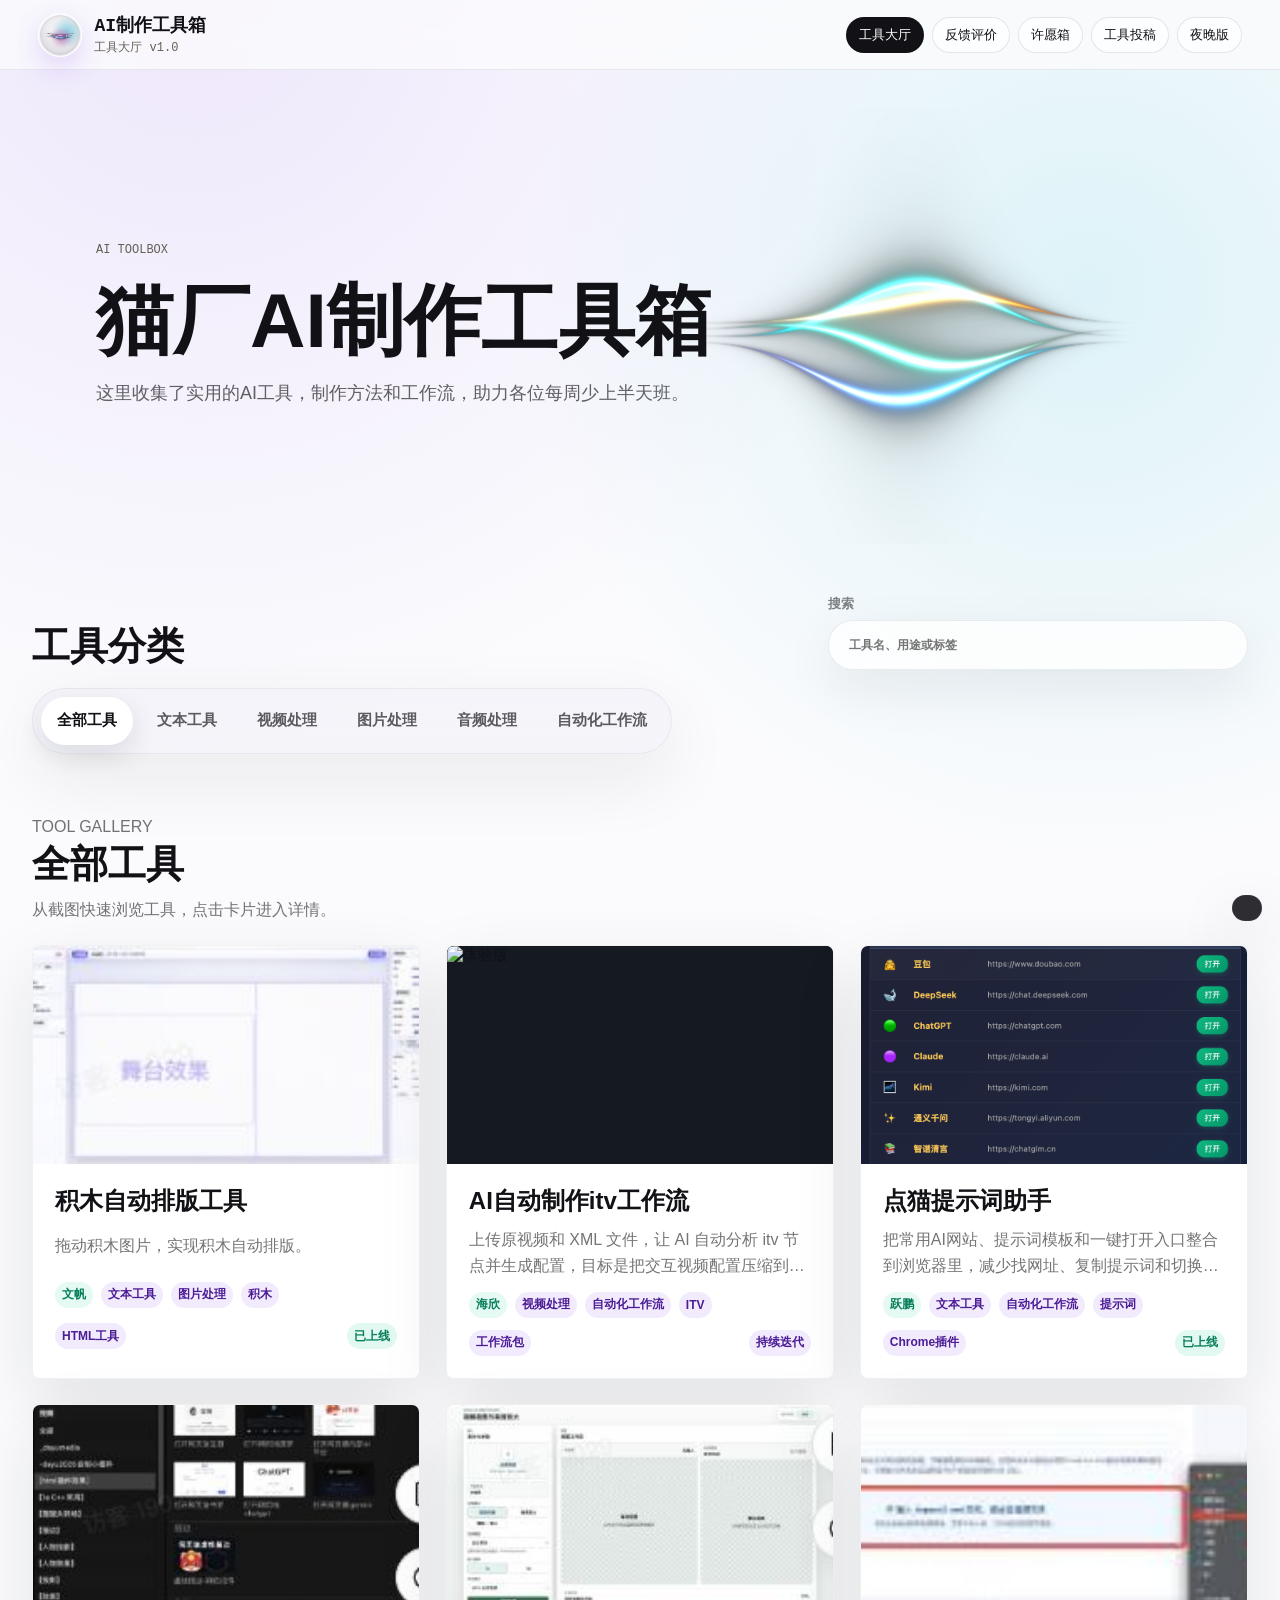
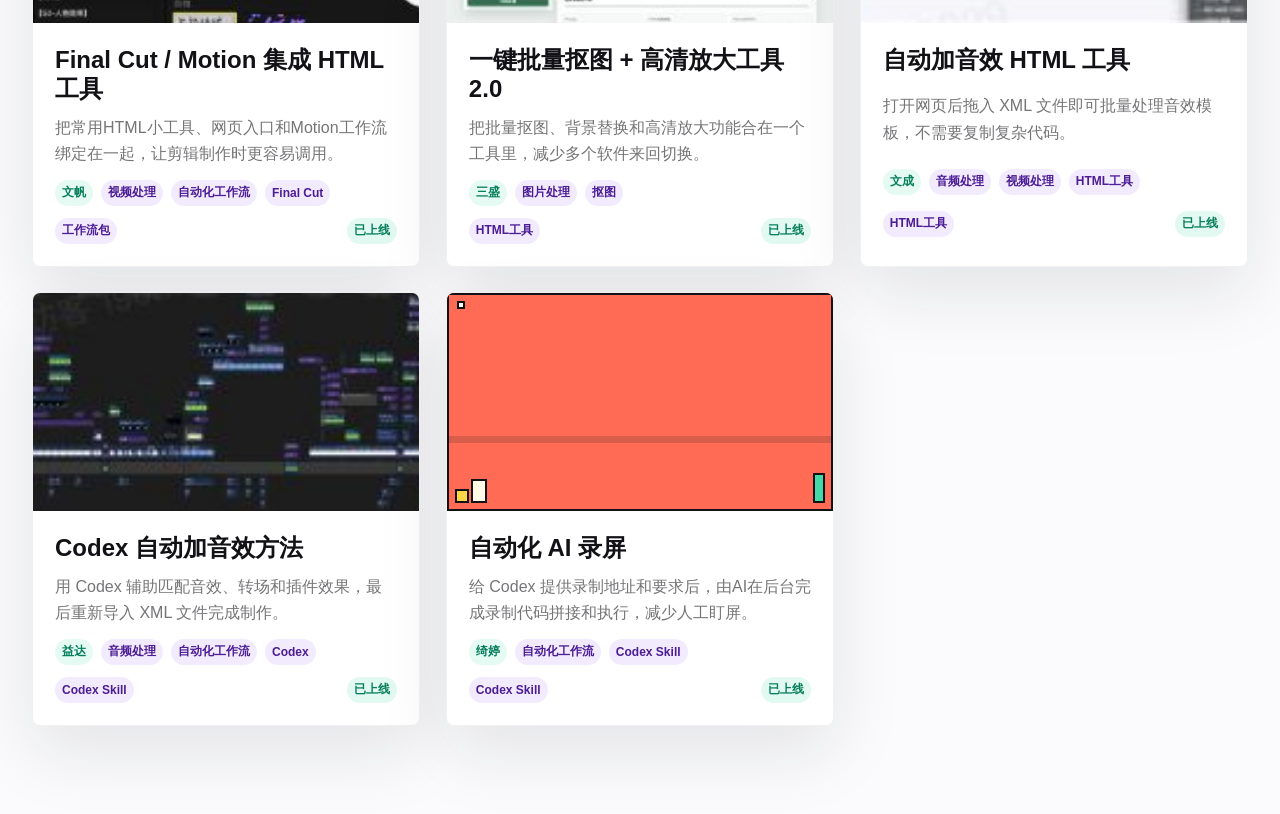
==== index.html @ 5c791ec9 "Unify tool document media layout" ====
<!doctype html>
<html lang="zh-CN" data-theme="day">
  <head>
    <meta charset="utf-8">
    <meta name="viewport" content="width=device-width, initial-scale=1">
    <title>AI制作工具箱</title>
    <meta
      name="description"
      content="面向AI内容制作流程的工具箱网站，集成HTML工具、Chrome插件、Codex Skill、制作方法、评论反馈和许愿箱。"
    >
    <link
      rel="icon"
      href="data:image/svg+xml,%3Csvg xmlns='http://www.w3.org/2000/svg' viewBox='0 0 32 32'%3E%3Crect width='32' height='32' fill='%23121216'/%3E%3Crect x='4' y='4' width='10' height='10' fill='%2344d7a8'/%3E%3Crect x='18' y='4' width='10' height='10' fill='%23ffd447'/%3E%3Crect x='4' y='18' width='10' height='10' fill='%2337b9ff'/%3E%3Crect x='18' y='18' width='10' height='10' fill='%23ff6b55'/%3E%3C/svg%3E"
    >
    <link rel="stylesheet" href="./assets/styles.css?v=20260617a">
  </head>
  <body>
    <canvas class="space-canvas" id="space-canvas" aria-hidden="true"></canvas>
    <header class="topbar">
      <a class="brand" href="#/">
        <span class="brand-mark" aria-hidden="true">
          <canvas class="brand-logo-canvas" id="brand-logo-canvas"></canvas>
        </span>
        <span>
          <strong>AI制作工具箱</strong>
          <small>工具大厅 v1.0</small>
        </span>
      </a>
      <nav class="topnav" aria-label="主导航">
        <a href="#/" class="nav-link" data-route="home">工具大厅</a>
        <a href="#/feedback" class="nav-link" data-route="feedback">反馈评价</a>
        <a href="#/wishbox" class="nav-link" data-route="wishbox">许愿箱</a>
        <a href="#/submit" class="nav-link" data-route="submit">工具投稿</a>
        <button class="nav-link nav-button theme-toggle" type="button" id="theme-toggle" aria-label="切换白天夜晚风格">夜晚版</button>
      </nav>
    </header>

    <main id="app" class="app-shell" tabindex="-1"></main>

    <div class="toast" id="toast" role="status" aria-live="polite"></div>

    <script src="./assets/supabase-config.js?v=20260615b" defer></script>
    <script src="./assets/app.js?v=20260617a" defer></script>
  </body>
</html>
---- assets/styles.css ----
:root {
  --ink: #121216;
  --panel: #f8f1d7;
  --paper: #fff9e7;
  --line: #121216;
  --page-bg: #fbfbfd;
  --grid-line: rgba(18, 18, 22, 0.06);
  --image-bg: #151922;
  --mint: #44d7a8;
  --aqua: #37b9ff;
  --sun: #ffd447;
  --coral: #ff6b55;
  --violet: #8f6cff;
  --muted: #655f55;
  --shadow: 3px 3px 0 var(--line);
  --shadow-small: 2px 2px 0 var(--line);
  --radius: 6px;
}

html[data-theme="night"] {
  --ink: #edf5ee;
  --panel: #0d1117;
  --paper: #101722;
  --line: rgba(83, 255, 185, 0.58);
  --page-bg: #05070d;
  --grid-line: rgba(83, 255, 185, 0.08);
  --image-bg: #06080e;
  --mint: #00f0a8;
  --aqua: #51e7ff;
  --sun: #e7ff7a;
  --coral: #ff5f8f;
  --violet: #ad8cff;
  --muted: #9ba9a9;
  --shadow: 0 0 0 1px rgba(83, 255, 185, 0.14);
  --shadow-small: 0 0 0 1px rgba(83, 255, 185, 0.12);
}

* {
  box-sizing: border-box;
}

html {
  min-height: 100%;
  background: var(--page-bg);
}

body {
  position: relative;
  min-height: 100%;
  margin: 0;
  color: var(--ink);
  font-family: ui-monospace, SFMono-Regular, Menlo, Monaco, Consolas, "Liberation Mono", "Noto Sans SC", monospace;
  font-size: 15px;
  letter-spacing: 0;
}

body::before {
  content: none;
}

html[data-theme="night"] body::before {
  opacity: 0;
}

.space-canvas {
  position: fixed;
  inset: 0;
  z-index: 0;
  width: 100vw;
  height: 100vh;
  opacity: 0;
  pointer-events: none;
  transition: opacity 260ms ease;
}

html[data-theme="night"] .space-canvas {
  opacity: 1;
}

.topbar,
.app-shell,
.toast {
  position: relative;
  z-index: 1;
}

body.home-page {
  background:
    radial-gradient(circle at 15% 0%, rgba(124, 58, 237, 0.10), transparent 28%),
    radial-gradient(circle at 85% 12%, rgba(6, 182, 212, 0.12), transparent 24%),
    #fbfbfd;
}

html[data-theme="night"] body.home-page {
  background: transparent;
}

html[data-theme="night"] body.home-page .topbar {
  border-bottom-color: rgba(83, 255, 185, 0.14);
  background: rgba(5, 7, 13, 0.74);
}

html[data-theme="night"] body.home-page .nav-link {
  border-color: rgba(83, 255, 185, 0.18);
  background: rgba(255, 255, 255, 0.04);
  color: rgba(237, 245, 238, 0.82);
}

html[data-theme="night"] body.home-page .nav-link.is-active {
  background: rgba(0, 240, 168, 0.18);
  color: var(--mint);
}

body.home-page .topbar {
  border-bottom: 1px solid rgba(18, 18, 22, 0.08);
  background: rgba(251, 251, 253, 0.78);
  backdrop-filter: blur(18px);
}

body.home-page .nav-link {
  min-width: auto;
  border-color: rgba(18, 18, 22, 0.10);
  border-radius: 999px;
  background: rgba(255, 255, 255, 0.70);
  box-shadow: none;
}

body.home-page .nav-link.is-active {
  background: #121216;
  color: #fff;
}

button,
input,
textarea,
select {
  font: inherit;
  letter-spacing: 0;
}

a {
  color: inherit;
}

.topbar {
  position: sticky;
  top: 0;
  z-index: 20;
  display: flex;
  align-items: center;
  justify-content: space-between;
  gap: 18px;
  min-height: 70px;
  padding: 12px clamp(18px, 3vw, 46px);
  border-bottom: 1px solid rgba(18, 18, 22, 0.08);
  background: rgba(251, 251, 253, 0.78);
  backdrop-filter: blur(18px);
}

.brand {
  display: inline-flex;
  align-items: center;
  min-width: 0;
  gap: 12px;
  text-decoration: none;
}

.brand-mark {
  position: relative;
  width: 44px;
  height: 44px;
  flex: 0 0 auto;
  border: 1px solid rgba(255, 255, 255, 0.72);
  border-radius: 999px;
  background:
    radial-gradient(circle at 54% 56%, rgba(236, 72, 185, 0.46), transparent 34%),
    radial-gradient(circle at 68% 42%, rgba(6, 182, 212, 0.44), transparent 42%),
    rgba(255, 255, 255, 0.18);
  box-shadow:
    inset 0 1px 8px rgba(255, 255, 255, 0.52),
    inset 0 -8px 18px rgba(10, 13, 24, 0.10),
    0 10px 28px rgba(124, 58, 237, 0.20);
  overflow: hidden;
}

.brand-mark::before {
  content: none;
}

.brand-logo-canvas {
  position: absolute;
  inset: 0;
  display: block;
  width: 100%;
  height: 100%;
  border-radius: inherit;
}

html[data-theme="night"] .brand-mark {
  border-color: rgba(83, 255, 185, 0.22);
  background:
    radial-gradient(circle at 56% 56%, rgba(236, 72, 185, 0.42), transparent 34%),
    radial-gradient(circle at 68% 42%, rgba(6, 182, 212, 0.44), transparent 42%),
    rgba(255, 255, 255, 0.055);
  box-shadow:
    inset 0 1px 8px rgba(255, 255, 255, 0.28),
    inset 0 -8px 18px rgba(0, 0, 0, 0.28),
    0 0 28px rgba(0, 240, 168, 0.16);
}

html[data-theme="night"] .topbar {
  border-bottom-color: rgba(83, 255, 185, 0.14);
  background: rgba(5, 7, 13, 0.74);
}

html[data-theme="night"] .nav-link {
  border-color: rgba(83, 255, 185, 0.18);
  background: rgba(255, 255, 255, 0.04);
  color: rgba(237, 245, 238, 0.82);
}

html[data-theme="night"] .nav-link.is-active {
  background: rgba(0, 240, 168, 0.18);
  color: var(--mint);
}

.brand strong,
.brand small {
  display: block;
  overflow-wrap: anywhere;
}

.brand strong {
  font-size: 18px;
}

.brand small {
  margin-top: 2px;
  color: var(--muted);
  font-size: 12px;
}

.topnav {
  display: flex;
  align-items: center;
  justify-content: flex-end;
  flex-wrap: wrap;
  gap: 8px;
}

.nav-link,
.pixel-button,
.icon-button,
.chip-button,
.copy-button {
  display: inline-flex;
  align-items: center;
  justify-content: center;
  min-height: 36px;
  border: 1px solid rgba(18, 18, 22, 0.10);
  border-radius: 999px;
  background: rgba(255, 255, 255, 0.70);
  color: var(--ink);
  text-decoration: none;
  cursor: pointer;
  box-shadow: none;
  transition: transform 120ms ease, box-shadow 120ms ease, background 120ms ease;
  user-select: none;
}

.nav-link {
  min-width: auto;
  padding: 8px 12px;
  font-size: 13px;
}

.nav-button {
  appearance: none;
}

.nav-link:hover,
.pixel-button:hover,
.icon-button:hover,
.chip-button:hover,
.copy-button:hover,
.like-button:hover,
.tool-praise-button:hover,
.tool-card:hover {
  transform: translate(-1px, -1px);
  box-shadow: 0 12px 30px rgba(22, 26, 39, 0.10);
}

.nav-link.is-active,
.pixel-button.primary,
.chip-button.is-active {
  background: #121216;
  color: #fff;
}

.app-shell {
  width: min(1760px, calc(100% - clamp(28px, 5vw, 92px)));
  margin: 0 auto;
  padding: clamp(24px, 3vw, 42px) 0 64px;
}

.screen {
  display: grid;
  gap: 28px;
}

.gallery-home {
  gap: 30px;
}

body.home-page .gallery-home {
  gap: clamp(32px, 4vw, 72px);
}

.gallery-hero {
  display: block;
  min-height: clamp(260px, 28vw, 420px);
  padding: clamp(38px, 6vw, 86px);
  border: 2px solid var(--line);
  background:
    radial-gradient(circle at 12% 18%, rgba(68, 215, 168, 0.16), transparent 30%),
    radial-gradient(circle at 88% 22%, rgba(255, 212, 71, 0.14), transparent 28%),
    var(--paper);
  box-shadow: var(--shadow);
}

body.home-page .gallery-hero {
  position: relative;
  display: grid;
  align-items: center;
  min-height: clamp(360px, 34vw, 540px);
  padding: clamp(38px, 6vw, 90px) clamp(24px, 5vw, 92px);
  border: 0;
  border-radius: 0;
  background: transparent;
  box-shadow: none;
  overflow: hidden;
}

.strands-canvas {
  position: absolute;
  inset: 0;
  width: 100%;
  height: 100%;
  opacity: 0.98;
  pointer-events: auto;
  filter: saturate(1.38) brightness(1.18);
}

html[data-theme="night"] .strands-canvas {
  opacity: 1;
  filter: saturate(1.38);
}

.gallery-hero__copy {
  display: grid;
  gap: 12px;
}

.gallery-hero__copy h1 {
  max-width: 980px;
  margin: 0;
  font-size: clamp(44px, 6.4vw, 96px);
  line-height: 1.02;
  overflow-wrap: anywhere;
}

body.home-page .gallery-hero__copy {
  position: relative;
  z-index: 1;
  max-width: min(1500px, 100%);
  gap: 20px;
}

body.home-page .gallery-hero__copy h1 {
  max-width: 1500px;
  font-family: ui-sans-serif, -apple-system, BlinkMacSystemFont, "SF Pro Display", "PingFang SC", "Noto Sans SC", sans-serif;
  font-size: clamp(58px, 6vw, 118px);
  font-weight: 800;
  line-height: 0.98;
  white-space: nowrap;
  letter-spacing: 0;
}

body.home-page .gallery-hero__copy p:last-child {
  max-width: 720px;
  color: rgba(18, 18, 22, 0.66);
  font-family: ui-sans-serif, -apple-system, BlinkMacSystemFont, "SF Pro Text", "PingFang SC", "Noto Sans SC", sans-serif;
  font-size: clamp(18px, 1.3vw, 24px);
  line-height: 1.7;
}

html[data-theme="night"] body.home-page .gallery-hero__copy p:last-child,
html[data-theme="night"] body.home-page .home-results__head p,
html[data-theme="night"] body.home-page .tool-card p {
  color: rgba(237, 245, 238, 0.58);
}

.gallery-hero__copy p:last-child {
  max-width: 760px;
  margin: 0;
  color: var(--muted);
  font-size: clamp(16px, 1.2vw, 22px);
  line-height: 1.8;
}

.gallery-actions {
  display: flex;
  align-items: center;
  justify-content: flex-end;
  flex-wrap: wrap;
  gap: 10px;
}

.home-discovery,
.home-results {
  border: 2px solid var(--line);
  background: var(--panel);
  box-shadow: var(--shadow-small);
}

body.home-page .home-discovery,
body.home-page .home-results {
  border: 0;
  background: transparent;
  box-shadow: none;
}

.home-discovery {
  display: grid;
  gap: 24px;
  padding: clamp(22px, 3vw, 34px);
}

body.home-page .home-discovery {
  gap: 18px;
  padding: 0;
}

.home-discovery__head,
.home-results__head {
  display: grid;
  grid-template-columns: minmax(0, 1fr) minmax(280px, 420px);
  align-items: flex-start;
  justify-content: space-between;
  gap: 28px;
}

.home-discovery__head h2,
.home-results__head h2 {
  margin: 0;
  font-size: clamp(22px, 3vw, 32px);
  line-height: 1.25;
}

.gallery-search {
  display: grid;
  gap: 7px;
  color: var(--muted);
  font-size: 12px;
  font-weight: 700;
}

body.home-page .home-discovery__head {
  align-items: end;
}

body.home-page .home-discovery__head h2,
body.home-page .home-results__head h2 {
  font-family: ui-sans-serif, -apple-system, BlinkMacSystemFont, "SF Pro Display", "PingFang SC", "Noto Sans SC", sans-serif;
  font-size: clamp(30px, 3vw, 48px);
  font-weight: 760;
}

body.home-page .gallery-search {
  justify-self: end;
  max-width: 420px;
  width: 100%;
  font-family: ui-sans-serif, -apple-system, BlinkMacSystemFont, "PingFang SC", "Noto Sans SC", sans-serif;
}

body.home-page .gallery-search span {
  color: rgba(18, 18, 22, 0.52);
  font-size: 13px;
}

body.home-page .search-input {
  min-height: 50px;
  border: 1px solid rgba(18, 18, 22, 0.08);
  border-radius: 999px;
  background: rgba(255, 255, 255, 0.76);
  box-shadow: 0 18px 52px rgba(22, 26, 39, 0.08);
  padding: 0 20px;
}

html[data-theme="night"] body.home-page .search-input {
  border-color: rgba(83, 255, 185, 0.16);
  background: rgba(255, 255, 255, 0.05);
  color: rgba(237, 245, 238, 0.92);
  box-shadow: 0 18px 52px rgba(0, 0, 0, 0.22);
}

html[data-theme="night"] body.home-page .gallery-search span {
  color: rgba(237, 245, 238, 0.74);
}

html[data-theme="night"] body.home-page .search-input::placeholder {
  color: rgba(237, 245, 238, 0.58);
}

.category-rail {
  display: flex;
  flex-wrap: wrap;
  gap: 12px;
}

body.home-page .category-rail {
  display: flex;
  align-items: center;
  gap: 8px;
  width: fit-content;
  max-width: 100%;
  padding: 8px;
  border: 1px solid rgba(18, 18, 22, 0.06);
  border-radius: 999px;
  background: rgba(242, 243, 249, 0.78);
  box-shadow: 0 24px 70px rgba(22, 26, 39, 0.08);
  backdrop-filter: blur(18px);
}

html[data-theme="night"] body.home-page .category-rail {
  border-color: rgba(83, 255, 185, 0.14);
  background: rgba(255, 255, 255, 0.05);
  box-shadow: 0 24px 70px rgba(0, 0, 0, 0.28);
}

body.home-page .category-rail .chip-button {
  min-height: 48px;
  border: 0;
  border-radius: 999px;
  background: transparent;
  box-shadow: none;
  color: rgba(18, 18, 22, 0.68);
  font-family: ui-sans-serif, -apple-system, BlinkMacSystemFont, "SF Pro Text", "PingFang SC", "Noto Sans SC", sans-serif;
  font-weight: 700;
}

html[data-theme="night"] body.home-page .category-rail .chip-button {
  color: rgba(237, 245, 238, 0.62);
}

body.home-page .category-rail .chip-button.is-active {
  background: #fff;
  color: var(--ink);
  box-shadow: 0 10px 28px rgba(22, 26, 39, 0.12);
}

html[data-theme="night"] body.home-page .category-rail .chip-button.is-active {
  background: rgba(0, 240, 168, 0.16);
  color: var(--mint);
  box-shadow: 0 10px 30px rgba(0, 240, 168, 0.10);
}

.category-rail .chip-button {
  width: auto;
  justify-content: center;
  min-height: 46px;
  padding: 10px 16px;
  background: var(--paper);
}

.home-results {
  padding: clamp(22px, 3vw, 34px);
}

body.home-page .home-results {
  padding: 0 0 24px;
}

body.home-page .home-results__head {
  grid-template-columns: minmax(0, 1fr);
  margin-bottom: 22px;
}

body.home-page .home-results__head p {
  max-width: 720px;
  color: rgba(18, 18, 22, 0.58);
  font-family: ui-sans-serif, -apple-system, BlinkMacSystemFont, "SF Pro Text", "PingFang SC", "Noto Sans SC", sans-serif;
  font-size: 16px;
}

.home-results__head {
  margin-bottom: 24px;
}

.home-results__head p {
  max-width: 720px;
  margin: 8px 0 0;
  color: var(--muted);
  line-height: 1.7;
}

.result-hint {
  display: inline-flex;
  align-items: center;
  min-height: 30px;
  padding: 4px 10px;
  border: 1px solid var(--line);
  background: var(--mint);
  font-size: 12px;
  font-weight: 700;
  white-space: nowrap;
}

.dashboard-grid,
.feedback-layout {
  display: grid;
  grid-template-columns: minmax(230px, 320px) minmax(0, 1fr);
  gap: 18px;
  align-items: start;
}

.control-panel,
.content-panel,
.detail-band,
.wish-panel {
  border: 2px solid var(--line);
  background: var(--panel);
  box-shadow: var(--shadow);
}

.control-panel {
  position: sticky;
  top: 92px;
  display: grid;
  gap: 16px;
  padding: 16px;
}

.content-panel {
  min-width: 0;
  padding: 16px;
}

.panel-head {
  display: flex;
  align-items: flex-start;
  justify-content: space-between;
  gap: 12px;
  margin-bottom: 14px;
}

.panel-head h1,
.panel-head h2,
.panel-head h3 {
  margin: 0;
  overflow-wrap: anywhere;
  line-height: 1.2;
}

.panel-head h1 {
  font-size: 24px;
}

.panel-head h2 {
  font-size: 21px;
}

.panel-head h3 {
  font-size: 18px;
}

.eyebrow {
  margin: 0 0 6px;
  color: var(--muted);
  font-size: 12px;
  text-transform: uppercase;
}

.muted {
  color: var(--muted);
}

.stats-grid {
  display: grid;
  grid-template-columns: repeat(3, 1fr);
  gap: 10px;
}

.stat-box {
  min-height: 74px;
  padding: 10px;
  border: 2px solid var(--line);
  background: var(--paper);
}

.stat-box strong {
  display: block;
  font-size: 24px;
  line-height: 1;
}

.stat-box span {
  display: block;
  margin-top: 8px;
  color: var(--muted);
  font-size: 12px;
}

.field {
  display: grid;
  gap: 7px;
}

.field label {
  font-weight: 700;
}

.field input,
.field textarea,
.field select,
.search-input,
.data-editor {
  width: 100%;
  border: 1px solid var(--line);
  border-radius: 0;
  background: var(--paper);
  color: var(--ink);
  outline: none;
}

.field input,
.field select,
.search-input {
  min-height: 42px;
  padding: 9px 10px;
}

.field textarea {
  min-height: 110px;
  resize: vertical;
  padding: 10px;
}

.field input:focus,
.field textarea:focus,
.field select:focus,
.search-input:focus,
.data-editor:focus {
  box-shadow: 0 0 0 3px var(--aqua);
}

.category-list,
.quick-list {
  display: grid;
  gap: 8px;
}

.chip-button {
  justify-content: space-between;
  width: 100%;
  min-height: 40px;
  padding: 8px 10px;
  text-align: left;
}

.chip-count {
  min-width: 28px;
  padding: 2px 5px;
  border: 1px solid var(--line);
  background: var(--sun);
  text-align: center;
}

.tool-grid {
  display: grid;
  grid-template-columns: repeat(auto-fill, minmax(360px, 1fr));
  gap: clamp(20px, 2vw, 28px);
}

body.home-page .tool-grid {
  grid-template-columns: repeat(auto-fill, minmax(360px, 1fr));
  gap: clamp(24px, 2vw, 34px);
}

.tool-card {
  display: grid;
  grid-template-rows: auto 1fr;
  min-height: 0;
  padding: 0;
  border: 1px solid var(--line);
  border-radius: var(--radius);
  background: var(--paper);
  box-shadow: var(--shadow-small);
  color: var(--ink);
  text-align: left;
  cursor: pointer;
  overflow: hidden;
}

body.home-page .tool-card {
  border: 1px solid rgba(18, 18, 22, 0.06);
  border-radius: 8px;
  background: rgba(255, 255, 255, 0.82);
  box-shadow: 0 26px 70px rgba(22, 26, 39, 0.10);
  transition: transform 180ms ease, box-shadow 180ms ease, border-color 180ms ease;
}

html[data-theme="night"] body.home-page .tool-card {
  border-color: rgba(83, 255, 185, 0.12);
  background: rgba(255, 255, 255, 0.055);
  box-shadow: 0 26px 70px rgba(0, 0, 0, 0.30);
}

html[data-theme="night"] body.home-page .tool-card:hover {
  border-color: rgba(83, 255, 185, 0.24);
  box-shadow: 0 34px 90px rgba(0, 0, 0, 0.42);
}

body.home-page .tool-card:hover {
  transform: translateY(-6px);
  border-color: rgba(18, 18, 22, 0.12);
  box-shadow: 0 34px 90px rgba(22, 26, 39, 0.16);
}

.tool-card__top {
  display: flex;
  align-items: flex-start;
  justify-content: space-between;
  gap: 10px;
}

.tool-card__body {
  display: grid;
  gap: 10px;
  padding: 14px;
}

body.home-page .tool-card__body {
  gap: 12px;
  padding: 22px;
  font-family: ui-sans-serif, -apple-system, BlinkMacSystemFont, "SF Pro Text", "PingFang SC", "Noto Sans SC", sans-serif;
}

.tool-thumb {
  display: flex;
  align-items: center;
  justify-content: center;
  min-height: 0;
  aspect-ratio: 16 / 9;
  padding: 0;
  border: 0;
  border-bottom: 1px solid var(--line);
  background: var(--image-bg);
  overflow: hidden;
}

body.home-page .tool-thumb {
  border-bottom: 0;
  background: #0f1320;
}

.tool-thumb.has-image img {
  display: block;
  width: 100%;
  height: 100%;
  border: 0;
  object-fit: contain;
  background: var(--image-bg);
  image-rendering: auto;
}

body.home-page .tool-thumb.has-image img {
  object-fit: cover;
}

.tool-thumb .pixel-scene {
  width: 100%;
  height: 100%;
}

.pixel-scene {
  position: relative;
  width: 58px;
  height: 46px;
  border: 2px solid var(--line);
  background:
    linear-gradient(transparent 0 66%, rgba(18, 18, 22, 0.16) 66% 69%, transparent 69%),
    var(--aqua);
  image-rendering: pixelated;
}

.pixel-scene[data-category="text-tools"] {
  background:
    linear-gradient(transparent 0 66%, rgba(18, 18, 22, 0.16) 66% 69%, transparent 69%),
    var(--sun);
}

.pixel-scene[data-category="video-processing"] {
  background:
    linear-gradient(transparent 0 66%, rgba(18, 18, 22, 0.16) 66% 69%, transparent 69%),
    var(--violet);
}

.pixel-scene[data-category="image-processing"] {
  background:
    linear-gradient(transparent 0 66%, rgba(18, 18, 22, 0.16) 66% 69%, transparent 69%),
    var(--mint);
}

.pixel-scene[data-category="audio-processing"] {
  background:
    linear-gradient(transparent 0 66%, rgba(18, 18, 22, 0.16) 66% 69%, transparent 69%),
    var(--aqua);
}

.pixel-scene[data-category="workflow-automation"] {
  background:
    linear-gradient(transparent 0 66%, rgba(18, 18, 22, 0.16) 66% 69%, transparent 69%),
    var(--coral);
}

.pixel-scene span {
  position: absolute;
  display: block;
  border: 2px solid var(--line);
  background: var(--sun);
}

.pixel-scene span:nth-child(1) {
  left: 6px;
  bottom: 6px;
  width: 14px;
  height: 14px;
}

.pixel-scene span:nth-child(2) {
  left: 22px;
  bottom: 6px;
  width: 16px;
  height: 24px;
  background: var(--paper);
}

.pixel-scene span:nth-child(3) {
  right: 6px;
  bottom: 6px;
  width: 12px;
  height: 30px;
  background: var(--mint);
}

.pixel-scene span:nth-child(4) {
  left: 8px;
  top: 6px;
  width: 8px;
  height: 8px;
  background: #fff;
}

.pixel-badge,
.status-badge,
.tag,
.resource-status {
  display: inline-flex;
  align-items: center;
  justify-content: center;
  min-height: 24px;
  padding: 3px 7px;
  border: 1px solid var(--line);
  background: var(--sun);
  font-size: 12px;
  font-weight: 700;
}

.status-badge[data-status="published"] {
  background: var(--mint);
}

.status-badge[data-status="in_development"] {
  background: var(--coral);
}

.status-badge[data-status="iterating"] {
  background: var(--aqua);
}

.tool-card h2 {
  margin: 0;
  overflow-wrap: anywhere;
  font-size: 22px;
  line-height: 1.3;
}

body.home-page .tool-card h2 {
  font-family: ui-sans-serif, -apple-system, BlinkMacSystemFont, "SF Pro Display", "PingFang SC", "Noto Sans SC", sans-serif;
  font-size: 24px;
  font-weight: 760;
  line-height: 1.22;
}

.tool-card p {
  margin: 0;
  color: var(--muted);
  line-height: 1.7;
  overflow: hidden;
  display: -webkit-box;
  -webkit-line-clamp: 3;
  -webkit-box-orient: vertical;
}

body.home-page .tool-card p {
  color: rgba(18, 18, 22, 0.58);
  font-size: 16px;
  line-height: 1.65;
  -webkit-line-clamp: 2;
}

body.home-page .tool-card__top {
  order: 3;
}

body.home-page .tool-card__top .status-badge {
  margin-left: auto;
}

body.home-page .tool-card .pixel-badge,
body.home-page .tool-card .status-badge,
body.home-page .tool-card .tag {
  min-height: 26px;
  border: 0;
  border-radius: 999px;
  background: rgba(124, 58, 237, 0.10);
  color: #4c1d95;
  font-size: 12px;
}

html[data-theme="night"] body.home-page .tool-card .pixel-badge,
html[data-theme="night"] body.home-page .tool-card .status-badge,
html[data-theme="night"] body.home-page .tool-card .tag {
  background: rgba(231, 255, 122, 0.10);
  color: var(--sun);
}

body.home-page .tool-card .status-badge[data-status="published"] {
  background: rgba(68, 215, 168, 0.16);
  color: #087f5b;
}

body.home-page .tool-card .developer-tag {
  background: rgba(68, 215, 168, 0.14);
  color: #087f5b;
}

html[data-theme="night"] body.home-page .tool-card .developer-tag {
  background: rgba(68, 215, 168, 0.14);
  color: var(--mint);
}

.meta-row,
.tag-row,
.resource-row,
.media-row {
  display: flex;
  flex-wrap: wrap;
  gap: 8px;
  align-items: center;
}

.meta-item {
  display: inline-flex;
  align-items: center;
  min-height: 28px;
  padding: 4px 8px;
  border: 1px solid var(--line);
  background: #fff;
  font-size: 12px;
}

.pixel-button {
  min-width: 104px;
  padding: 9px 13px;
}

.pixel-button.danger {
  background: var(--coral);
}

.pixel-button:disabled,
.copy-button:disabled {
  cursor: not-allowed;
  opacity: 0.65;
}

.empty-state {
  padding: 22px;
  border: 2px dashed var(--line);
  background: var(--paper);
}

.detail-layout {
  display: grid;
  grid-template-columns: minmax(0, 1.25fr) minmax(280px, 0.75fr);
  gap: 18px;
  align-items: start;
}

.detail-band,
.wish-panel {
  padding: 18px;
}

.detail-title {
  display: grid;
  gap: 10px;
  margin-bottom: 18px;
}

.detail-title h1 {
  margin: 0;
  overflow-wrap: anywhere;
  font-size: 30px;
  line-height: 1.25;
}

.detail-title p {
  max-width: 860px;
  margin: 0;
  line-height: 1.8;
}

.media-hero {
  margin-bottom: 16px;
}

.section-block {
  margin-top: 16px;
  padding-top: 16px;
  border-top: 2px solid var(--line);
}

.section-block h2 {
  margin: 0 0 10px;
  font-size: 18px;
}

.clean-list,
.step-list {
  margin: 0;
  padding-left: 20px;
  line-height: 1.8;
}

.step-list li {
  margin-bottom: 8px;
}

.resource-list,
.method-list,
.comment-list,
.wish-list,
.feedback-list,
.visual-grid {
  display: grid;
  gap: 10px;
}

.visual-grid {
  grid-template-columns: repeat(2, minmax(0, 1fr));
}

.resource-item,
.method-item,
.comment-item,
.wish-item {
  padding: 12px;
  border: 2px solid var(--line);
  background: var(--paper);
}

.resource-item {
  display: grid;
  gap: 10px;
}

.resource-title {
  display: flex;
  align-items: center;
  justify-content: space-between;
  gap: 10px;
  flex-wrap: wrap;
}

.resource-title strong,
.method-item strong,
.comment-item strong,
.wish-item strong {
  overflow-wrap: anywhere;
}

.method-item {
  display: grid;
  gap: 10px;
}

.method-item p {
  margin: 0;
  line-height: 1.75;
}

.prompt-box {
  margin: 0;
  padding: 12px;
  border: 2px solid var(--line);
  background: #1d1b21;
  color: #f8f1d7;
  white-space: pre-wrap;
  overflow-wrap: anywhere;
  line-height: 1.7;
}

.copy-button {
  min-width: 92px;
  padding: 7px 10px;
  background: var(--aqua);
}

.media-slot {
  min-width: min(100%, 280px);
  margin: 0;
  border: 2px solid var(--line);
  background: var(--paper);
}

.media-zoom {
  display: block;
  width: 100%;
  min-height: 0;
  padding: 0;
  border: 0;
  border-radius: 0;
  background: #fff;
  cursor: zoom-in;
}

.media-slot video,
.media-placeholder {
  display: block;
  width: 100%;
  aspect-ratio: 16 / 9;
  border-bottom: 2px solid var(--line);
  object-fit: cover;
  background: #1d1b21;
}

.media-slot img {
  display: block;
  width: 100%;
  height: auto;
  max-height: 620px;
  margin: 0 auto;
  border-bottom: 2px solid var(--line);
  object-fit: contain;
  background: #fff;
  image-rendering: auto;
}

.media-placeholder {
  position: relative;
  overflow: hidden;
  background:
    linear-gradient(rgba(248, 241, 215, 0.08) 1px, transparent 1px),
    linear-gradient(90deg, rgba(248, 241, 215, 0.08) 1px, transparent 1px),
    #1d1b21;
  background-size: 12px 12px;
}

.media-pixel {
  position: absolute;
  display: block;
  border: 2px solid var(--line);
  image-rendering: pixelated;
}

.media-pixel.one {
  left: 8%;
  bottom: 16%;
  width: 20%;
  height: 24%;
  background: var(--mint);
}

.media-pixel.two {
  left: 32%;
  bottom: 16%;
  width: 22%;
  height: 42%;
  background: var(--sun);
}

.media-pixel.three {
  right: 10%;
  bottom: 16%;
  width: 28%;
  height: 58%;
  background: var(--aqua);
}

.play-pixel {
  position: absolute;
  left: 50%;
  top: 50%;
  width: 34px;
  height: 34px;
  border: 2px solid var(--line);
  background: var(--coral);
  transform: translate(-50%, -50%);
}

.play-pixel::after {
  content: "";
  position: absolute;
  left: 12px;
  top: 7px;
  width: 0;
  height: 0;
  border-top: 8px solid transparent;
  border-bottom: 8px solid transparent;
  border-left: 12px solid var(--line);
}

.media-slot figcaption {
  display: grid;
  gap: 5px;
  min-height: 76px;
  padding: 10px;
}

.media-slot figcaption strong {
  overflow-wrap: anywhere;
}

.media-slot figcaption span {
  color: var(--muted);
  font-size: 12px;
  line-height: 1.6;
}

.comment-form,
.wish-form {
  display: grid;
  gap: 12px;
}

.form-grid {
  display: grid;
  grid-template-columns: repeat(2, minmax(0, 1fr));
  gap: 12px;
}

.comment-item,
.wish-item {
  display: grid;
  gap: 8px;
}

.comment-meta,
.wish-meta {
  display: flex;
  flex-wrap: wrap;
  gap: 8px;
  color: var(--muted);
  font-size: 12px;
}

.comment-item p,
.wish-item p {
  margin: 0;
  line-height: 1.7;
}

.like-button {
  justify-self: start;
  display: inline-flex;
  align-items: center;
  gap: 8px;
  min-height: 36px;
  margin-top: 4px;
  padding: 7px 10px;
  border: 1px solid var(--line);
  border-radius: 0;
  background: var(--mint);
  color: var(--ink);
  box-shadow: var(--shadow-small);
  cursor: pointer;
  transition: transform 120ms ease, box-shadow 120ms ease, background 120ms ease;
}

.like-count {
  min-width: 24px;
  padding: 1px 5px;
  border: 2px solid var(--line);
  background: var(--paper);
  text-align: center;
}

.tool-praise {
  display: flex;
  align-items: center;
  justify-content: center;
  gap: 10px;
}

.tool-praise-button {
  display: inline-flex;
  align-items: center;
  justify-content: center;
  gap: 6px;
  min-height: 34px;
  padding: 7px 12px;
  border: 1px solid var(--line);
  border-radius: 0;
  background: var(--sun);
  color: var(--ink);
  box-shadow: var(--shadow-small);
  cursor: pointer;
  transition: transform 120ms ease, box-shadow 120ms ease, background 120ms ease;
}

body.has-lightbox {
  overflow: hidden;
}

.image-lightbox[hidden] {
  display: none;
}

.image-lightbox {
  position: fixed;
  inset: 0;
  z-index: 100;
  display: grid;
  grid-template-rows: minmax(0, 1fr) auto;
  place-items: center;
  gap: 12px;
  padding: 54px 18px 22px;
  background: rgba(18, 18, 22, 0.88);
}

.image-lightbox img {
  display: block;
  max-width: min(1180px, 96vw);
  max-height: 82vh;
  border: 2px solid var(--line);
  background: #111;
  box-shadow: var(--shadow);
  object-fit: contain;
}

.image-lightbox p {
  max-width: min(780px, calc(100vw - 36px));
  margin: 0;
  padding: 8px 10px;
  border: 2px solid var(--line);
  background: var(--paper);
  font-weight: 700;
  text-align: center;
}

.image-lightbox__close {
  position: absolute;
  top: 14px;
  right: 14px;
  width: 38px;
  height: 38px;
  padding: 0;
  background: var(--coral);
}

.feedback-item__head {
  display: flex;
  align-items: flex-start;
  justify-content: space-between;
  gap: 12px;
}

.feedback-tool-link {
  display: inline-flex;
  align-items: center;
  min-height: 30px;
  padding: 4px 8px;
  border: 2px solid var(--line);
  background: var(--aqua);
  color: var(--ink);
  font-size: 12px;
  font-weight: 700;
  text-decoration: none;
  overflow-wrap: anywhere;
}

.wish-layout {
  display: grid;
  grid-template-columns: minmax(0, 0.95fr) minmax(0, 1.05fr);
  gap: 18px;
  align-items: start;
}

.submit-layout {
  display: grid;
  grid-template-columns: minmax(0, 1.08fr) minmax(280px, 0.72fr);
  gap: 18px;
  align-items: start;
}

.submit-actions {
  display: flex;
  align-items: center;
  flex-wrap: wrap;
  gap: 12px;
}

.review-steps {
  display: grid;
  gap: 10px;
}

.review-steps div {
  display: grid;
  grid-template-columns: 48px minmax(0, 1fr);
  gap: 10px;
  align-items: center;
  padding: 10px;
  border: 2px solid var(--line);
  background: var(--paper);
}

.review-steps strong {
  display: inline-flex;
  align-items: center;
  justify-content: center;
  min-height: 34px;
  border: 2px solid var(--line);
  background: var(--mint);
}

.review-steps span {
  line-height: 1.7;
}

.submission-note {
  margin-top: 14px;
}

.submission-note p {
  margin: 0;
  line-height: 1.7;
}

.doc-template {
  margin: 12px 0 0;
  padding: 12px;
  border: 2px solid var(--line);
  background: #1d1b21;
  color: #f8f1d7;
  white-space: pre-wrap;
  overflow-wrap: anywhere;
  line-height: 1.7;
}

.admin-panel {
  position: fixed;
  inset: 0 0 0 auto;
  z-index: 50;
  width: min(720px, 100%);
  border-left: 2px solid var(--line);
  background: var(--panel);
  box-shadow: -8px 0 0 rgba(18, 18, 22, 0.2);
  transform: translateX(110%);
  transition: transform 180ms ease;
}

.admin-panel.is-open {
  transform: translateX(0);
}

.admin-panel__inner {
  display: grid;
  grid-template-rows: auto auto minmax(300px, 1fr) auto auto;
  gap: 12px;
  height: 100vh;
  padding: 18px;
}

.icon-button {
  width: 40px;
  min-width: 40px;
  padding: 0;
  background: var(--coral);
  font-weight: 900;
}

.data-editor {
  min-height: 320px;
  resize: none;
  padding: 12px;
  background: #1d1b21;
  color: #f8f1d7;
  line-height: 1.6;
}

.admin-actions {
  display: flex;
  flex-wrap: wrap;
  gap: 10px;
}

.admin-message {
  min-height: 22px;
  margin: 0;
  color: var(--muted);
}

.toast {
  position: fixed;
  right: 18px;
  bottom: 18px;
  z-index: 70;
  max-width: min(360px, calc(100vw - 36px));
  padding: 12px 14px;
  border: 2px solid var(--line);
  background: var(--mint);
  box-shadow: var(--shadow);
  transform: translateY(150%);
  transition: transform 160ms ease;
}

.toast.is-visible {
  transform: translateY(0);
}

html[data-theme="night"] body {
  background:
    radial-gradient(circle at 50% 0%, rgba(0, 240, 168, 0.09), transparent 34%),
    transparent;
}

html[data-theme="night"] .topbar,
html[data-theme="night"] .gallery-hero,
html[data-theme="night"] .home-discovery,
html[data-theme="night"] .home-results,
html[data-theme="night"] .tool-card,
html[data-theme="night"] .control-panel,
html[data-theme="night"] .content-panel,
html[data-theme="night"] .detail-band,
html[data-theme="night"] .wish-panel,
html[data-theme="night"] .empty-state {
  border-width: 1px;
}

html[data-theme="night"] .topbar {
  background: rgba(7, 10, 16, 0.92);
  backdrop-filter: blur(10px);
}

html[data-theme="night"] .gallery-hero {
  background:
    linear-gradient(90deg, rgba(0, 240, 168, 0.1), transparent 34%),
    linear-gradient(180deg, rgba(81, 231, 255, 0.08), transparent 42%),
    var(--paper);
}

html[data-theme="night"] .gallery-hero__copy p:last-child,
html[data-theme="night"] .home-results__head p,
html[data-theme="night"] .tool-card p {
  color: var(--muted);
}

html[data-theme="night"] .tool-thumb,
html[data-theme="night"] .section-block {
  border-width: 1px;
}

html[data-theme="night"] .nav-link,
html[data-theme="night"] .pixel-button,
html[data-theme="night"] .icon-button,
html[data-theme="night"] .chip-button,
html[data-theme="night"] .copy-button,
html[data-theme="night"] .result-hint,
html[data-theme="night"] .field input,
html[data-theme="night"] .field textarea,
html[data-theme="night"] .field select,
html[data-theme="night"] .search-input,
html[data-theme="night"] .data-editor,
html[data-theme="night"] .pixel-badge,
html[data-theme="night"] .status-badge,
html[data-theme="night"] .tag,
html[data-theme="night"] .resource-status,
html[data-theme="night"] .meta-item {
  border-width: 1px;
}

html[data-theme="night"] .nav-link.is-active,
html[data-theme="night"] .pixel-button.primary,
html[data-theme="night"] .chip-button.is-active,
html[data-theme="night"] .status-badge[data-status="published"],
html[data-theme="night"] .result-hint {
  background: rgba(0, 240, 168, 0.16);
  color: var(--mint);
}

html[data-theme="night"] .pixel-badge,
html[data-theme="night"] .chip-count,
html[data-theme="night"] .tag {
  background: rgba(231, 255, 122, 0.12);
  color: var(--sun);
}

html[data-theme="night"] .copy-button,
html[data-theme="night"] .like-button {
  background: rgba(81, 231, 255, 0.12);
  color: var(--aqua);
}

html[data-theme="night"] .tool-praise-button {
  background: rgba(231, 255, 122, 0.12);
  color: var(--sun);
}

html[data-theme="night"] .pixel-button.danger {
  background: rgba(255, 95, 143, 0.12);
  color: var(--coral);
}

html[data-theme="night"] body.home-page .gallery-hero {
  background: transparent;
  box-shadow: none;
}

html[data-theme="night"] body.home-page .gallery-hero__copy h1 {
  color: #edf5ee;
}

body.tool-detail-page {
  background:
    radial-gradient(circle at 14% 0%, rgba(124, 58, 237, 0.08), transparent 28%),
    radial-gradient(circle at 86% 10%, rgba(6, 182, 212, 0.10), transparent 26%),
    #fbfbfd;
}

html[data-theme="night"] body.tool-detail-page {
  background: transparent;
}

body.tool-detail-page .topbar {
  border-bottom: 1px solid rgba(18, 18, 22, 0.08);
  background: rgba(251, 251, 253, 0.78);
  backdrop-filter: blur(18px);
}

html[data-theme="night"] body.tool-detail-page .topbar {
  border-bottom-color: rgba(83, 255, 185, 0.14);
  background: rgba(5, 7, 13, 0.74);
}

body.tool-detail-page .nav-link {
  min-width: auto;
  border-color: rgba(18, 18, 22, 0.10);
  border-radius: 999px;
  background: rgba(255, 255, 255, 0.70);
  box-shadow: none;
}

html[data-theme="night"] body.tool-detail-page .nav-link {
  border-color: rgba(83, 255, 185, 0.18);
  background: rgba(255, 255, 255, 0.04);
  color: rgba(237, 245, 238, 0.82);
}

body.tool-detail-page .nav-link.is-active {
  background: #121216;
  color: #fff;
}

html[data-theme="night"] body.tool-detail-page .nav-link.is-active {
  background: rgba(0, 240, 168, 0.18);
  color: var(--mint);
}

body.tool-detail-page .app-shell {
  width: min(1640px, calc(100% - clamp(28px, 5vw, 92px)));
  padding-top: clamp(26px, 3vw, 48px);
}

.tool-detail-screen {
  gap: clamp(22px, 3vw, 42px);
}

.detail-back {
  justify-self: start;
  min-width: auto;
  border-color: rgba(18, 18, 22, 0.10);
  border-radius: 999px;
  background: rgba(255, 255, 255, 0.72);
  box-shadow: none;
}

html[data-theme="night"] .detail-back {
  border-color: rgba(83, 255, 185, 0.18);
  background: rgba(255, 255, 255, 0.05);
  color: rgba(237, 245, 238, 0.86);
}

body.tool-detail-page .detail-layout {
  grid-template-columns: minmax(0, 1fr) minmax(320px, 420px);
  gap: clamp(24px, 2.4vw, 38px);
}

body.tool-detail-page .detail-band {
  padding: clamp(24px, 3vw, 44px);
  border: 1px solid rgba(92, 99, 112, 0.11);
  border-radius: 20px;
  background: rgba(255, 255, 255, 0.76);
  box-shadow: 0 24px 70px rgba(22, 26, 39, 0.08);
  backdrop-filter: blur(18px);
}

html[data-theme="night"] body.tool-detail-page .detail-band {
  border-color: rgba(83, 255, 185, 0.13);
  background: rgba(255, 255, 255, 0.055);
  box-shadow: 0 28px 88px rgba(0, 0, 0, 0.34);
}

body.tool-detail-page .detail-sidebar {
  position: sticky;
  top: 104px;
}

body.tool-detail-page .detail-title {
  gap: 18px;
  margin-bottom: clamp(28px, 4vw, 50px);
}

body.tool-detail-page .detail-title h1 {
  max-width: 980px;
  font-family: ui-sans-serif, -apple-system, BlinkMacSystemFont, "SF Pro Display", "PingFang SC", "Noto Sans SC", sans-serif;
  font-size: clamp(44px, 4.6vw, 76px);
  font-weight: 820;
  line-height: 1.04;
}

body.tool-detail-page .detail-title p {
  max-width: 920px;
  color: rgba(18, 18, 22, 0.62);
  font-family: ui-sans-serif, -apple-system, BlinkMacSystemFont, "SF Pro Text", "PingFang SC", "Noto Sans SC", sans-serif;
  font-size: clamp(18px, 1.25vw, 23px);
  line-height: 1.75;
}

html[data-theme="night"] body.tool-detail-page .detail-title p,
html[data-theme="night"] body.tool-detail-page .media-slot figcaption span,
html[data-theme="night"] body.tool-detail-page .comment-meta,
html[data-theme="night"] body.tool-detail-page .method-item p,
html[data-theme="night"] body.tool-detail-page .resource-item p {
  color: rgba(237, 245, 238, 0.58);
}

body.tool-detail-page .detail-title .pixel-badge,
body.tool-detail-page .detail-title .status-badge,
body.tool-detail-page .meta-item {
  min-height: 28px;
  border: 0;
  border-radius: 999px;
  background: rgba(124, 58, 237, 0.10);
  color: #4c1d95;
  font-family: ui-sans-serif, -apple-system, BlinkMacSystemFont, "SF Pro Text", "PingFang SC", "Noto Sans SC", sans-serif;
  font-size: 12px;
}

body.tool-detail-page .detail-title .status-badge[data-status="published"],
body.tool-detail-page .detail-title .meta-item:first-child {
  background: rgba(68, 215, 168, 0.16);
  color: #087f5b;
}

html[data-theme="night"] body.tool-detail-page .detail-title .pixel-badge,
html[data-theme="night"] body.tool-detail-page .detail-title .status-badge,
html[data-theme="night"] body.tool-detail-page .meta-item {
  background: rgba(231, 255, 122, 0.10);
  color: var(--sun);
}

html[data-theme="night"] body.tool-detail-page .detail-title .status-badge[data-status="published"],
html[data-theme="night"] body.tool-detail-page .detail-title .meta-item:first-child {
  background: rgba(68, 215, 168, 0.14);
  color: var(--mint);
}

body.tool-detail-page .section-block {
  margin-top: clamp(34px, 4vw, 58px);
  padding-top: 0;
  border-top: 0;
}

html[data-theme="night"] body.tool-detail-page .section-block {
  border-top-color: transparent;
}

body.tool-detail-page .section-block h2 {
  margin-bottom: 16px;
  font-family: ui-sans-serif, -apple-system, BlinkMacSystemFont, "SF Pro Display", "PingFang SC", "Noto Sans SC", sans-serif;
  font-size: clamp(22px, 1.8vw, 30px);
  font-weight: 780;
  line-height: 1.25;
}

body.tool-detail-page .clean-list,
body.tool-detail-page .step-list {
  display: grid;
  gap: 10px;
  padding-left: 0;
  list-style: none;
}

body.tool-detail-page .clean-list li,
body.tool-detail-page .step-list li {
  margin: 0;
  padding: 14px 16px;
  border: 1px solid rgba(92, 99, 112, 0.10);
  border-radius: 14px;
  background: rgba(248, 249, 252, 0.86);
  font-family: ui-sans-serif, -apple-system, BlinkMacSystemFont, "SF Pro Text", "PingFang SC", "Noto Sans SC", sans-serif;
}

html[data-theme="night"] body.tool-detail-page .clean-list li,
html[data-theme="night"] body.tool-detail-page .step-list li {
  border-color: rgba(83, 255, 185, 0.10);
  background: rgba(255, 255, 255, 0.045);
}

body.tool-detail-page .step-list {
  counter-reset: step;
}

body.tool-detail-page .step-list li {
  display: grid;
  grid-template-columns: auto minmax(0, 1fr);
  gap: 12px;
  align-items: start;
}

body.tool-detail-page .step-list li::before {
  counter-increment: step;
  content: counter(step, decimal-leading-zero);
  display: inline-flex;
  align-items: center;
  justify-content: center;
  min-width: 38px;
  min-height: 28px;
  border-radius: 999px;
  background: rgba(68, 215, 168, 0.18);
  color: #087f5b;
  font-weight: 800;
}

html[data-theme="night"] body.tool-detail-page .step-list li::before {
  background: rgba(0, 240, 168, 0.14);
  color: var(--mint);
}

body.tool-detail-page .media-hero {
  margin-bottom: clamp(28px, 4vw, 52px);
}

body.tool-detail-page .media-slot {
  border: 1px solid rgba(92, 99, 112, 0.11);
  border-radius: 18px;
  background: rgba(255, 255, 255, 0.82);
  box-shadow: 0 18px 52px rgba(22, 26, 39, 0.07);
  overflow: hidden;
}

html[data-theme="night"] body.tool-detail-page .media-slot {
  border-color: rgba(83, 255, 185, 0.12);
  background: rgba(255, 255, 255, 0.05);
  box-shadow: 0 24px 70px rgba(0, 0, 0, 0.28);
}

body.tool-detail-page .media-slot img,
body.tool-detail-page .media-slot video,
body.tool-detail-page .media-placeholder {
  border-bottom: 0;
}

body.tool-detail-page .media-slot img {
  background: #f5f7fb;
}

html[data-theme="night"] body.tool-detail-page .media-zoom,
html[data-theme="night"] body.tool-detail-page .media-slot img {
  background: #070b14;
}

body.tool-detail-page .media-placeholder {
  background:
    radial-gradient(circle at 30% 25%, rgba(68, 215, 168, 0.20), transparent 32%),
    radial-gradient(circle at 78% 36%, rgba(143, 108, 255, 0.18), transparent 30%),
    #f5f7fb;
}

html[data-theme="night"] body.tool-detail-page .media-placeholder {
  background:
    radial-gradient(circle at 28% 22%, rgba(0, 240, 168, 0.18), transparent 34%),
    radial-gradient(circle at 78% 36%, rgba(173, 140, 255, 0.18), transparent 32%),
    rgba(255, 255, 255, 0.04);
}

body.tool-detail-page .media-pixel {
  border: 0;
  border-radius: 999px;
  filter: blur(10px);
  opacity: 0.78;
}

body.tool-detail-page .play-pixel {
  border-width: 1px;
  border-radius: 999px;
  background: rgba(255, 255, 255, 0.82);
}

body.tool-detail-page .media-slot figcaption {
  min-height: auto;
  gap: 8px;
  padding: 14px 16px 16px;
  background: rgba(255, 255, 255, 0.92);
  font-family: ui-sans-serif, -apple-system, BlinkMacSystemFont, "SF Pro Text", "PingFang SC", "Noto Sans SC", sans-serif;
}

html[data-theme="night"] body.tool-detail-page .media-slot figcaption {
  background: rgba(255, 255, 255, 0.035);
}

body.tool-detail-page .visual-grid,
body.tool-detail-page .media-row {
  gap: clamp(14px, 1.8vw, 22px);
}

body.tool-detail-page .doc-image-flow {
  display: grid;
  grid-template-columns: repeat(auto-fit, minmax(min(100%, 420px), 1fr));
  gap: clamp(14px, 1.8vw, 22px);
  margin-top: clamp(16px, 2vw, 24px);
}

body.tool-detail-page .doc-image-flow h3 {
  grid-column: 1 / -1;
  margin: 0 0 -4px;
  color: rgba(18, 18, 22, 0.54);
  font-family: ui-sans-serif, -apple-system, BlinkMacSystemFont, "SF Pro Text", "PingFang SC", "Noto Sans SC", sans-serif;
  font-size: 15px;
  font-weight: 760;
}

html[data-theme="night"] body.tool-detail-page .doc-image-flow h3 {
  color: rgba(237, 245, 238, 0.58);
}

body.tool-detail-page .resource-item,
body.tool-detail-page .method-item,
body.tool-detail-page .comment-item,
body.tool-detail-page .wish-item {
  padding: 16px;
  border: 1px solid rgba(92, 99, 112, 0.10);
  border-radius: 16px;
  background: rgba(248, 249, 252, 0.82);
  box-shadow: none;
}

html[data-theme="night"] body.tool-detail-page .resource-item,
html[data-theme="night"] body.tool-detail-page .method-item,
html[data-theme="night"] body.tool-detail-page .comment-item,
html[data-theme="night"] body.tool-detail-page .wish-item {
  border-color: rgba(83, 255, 185, 0.10);
  background: rgba(255, 255, 255, 0.045);
}

body.tool-detail-page .prompt-box {
  border: 1px solid rgba(92, 99, 112, 0.10);
  border-radius: 14px;
  background: rgba(245, 247, 251, 0.94);
  color: #262a35;
}

html[data-theme="night"] body.tool-detail-page .prompt-box {
  border-color: rgba(83, 255, 185, 0.14);
  background: rgba(3, 7, 18, 0.72);
  color: rgba(237, 245, 238, 0.90);
}

body.tool-detail-page .pixel-button,
body.tool-detail-page .copy-button,
body.tool-detail-page .like-button,
body.tool-detail-page .tool-praise-button,
body.tool-detail-page .resource-status,
body.tool-detail-page .like-count {
  border-width: 1px;
  border-radius: 999px;
  box-shadow: none;
}

body.tool-detail-page .resource-status {
  border: 0;
  background: rgba(68, 215, 168, 0.16);
  color: #087f5b;
}

html[data-theme="night"] body.tool-detail-page .resource-status {
  background: rgba(68, 215, 168, 0.14);
  color: var(--mint);
}

body.tool-detail-page .tool-praise {
  border-top: 0;
  margin-top: clamp(28px, 3vw, 44px);
  padding-top: 0;
}

body.tool-detail-page .tool-praise-button {
  min-width: 112px;
  background: rgba(255, 212, 71, 0.28);
}

body.tool-detail-page .pixel-button.primary {
  background: #121216;
  color: #fff;
}

body.tool-detail-page .copy-button {
  background: rgba(124, 58, 237, 0.10);
  color: #4c1d95;
}

body.tool-detail-page .like-button {
  background: rgba(68, 215, 168, 0.16);
  color: #087f5b;
}

html[data-theme="night"] body.tool-detail-page .pixel-button.primary {
  border-color: rgba(83, 255, 185, 0.18);
  background: rgba(0, 240, 168, 0.16);
  color: var(--mint);
}

html[data-theme="night"] body.tool-detail-page .copy-button {
  border-color: rgba(173, 140, 255, 0.18);
  background: rgba(173, 140, 255, 0.12);
  color: var(--violet);
}

html[data-theme="night"] body.tool-detail-page .like-button {
  border-color: rgba(83, 255, 185, 0.16);
  background: rgba(0, 240, 168, 0.12);
  color: var(--mint);
}

body.source-doc-page .doc-section {
  border-top-width: 1px;
  padding-top: clamp(22px, 3vw, 34px);
}

body.source-doc-page .doc-section h2 {
  margin-bottom: 14px;
  font-size: clamp(26px, 3.2vw, 40px);
}

body.source-doc-page .doc-section h3 {
  margin: 0 0 12px;
  font-size: clamp(20px, 2.2vw, 28px);
}

body.source-doc-page .doc-paragraphs {
  display: grid;
  gap: 10px;
  max-width: 980px;
}

body.source-doc-page .doc-paragraphs p {
  margin: 0;
  color: var(--muted);
  font-size: clamp(16px, 1.35vw, 20px);
  line-height: 1.9;
}

body.source-doc-page .doc-bullets {
  max-width: 1060px;
  margin-top: 12px;
}

body.source-doc-page .doc-bullets li {
  margin-bottom: 7px;
  color: var(--text);
}

body.source-doc-page .doc-subsections {
  display: grid;
  gap: clamp(22px, 3vw, 38px);
  margin-top: 10px;
}

body.source-doc-page .doc-subsections .doc-section {
  margin-top: 0;
  padding-top: 0;
  border-top: 0;
}

body.source-doc-page .doc-image-flow {
  display: grid;
  grid-template-columns: repeat(auto-fit, minmax(min(100%, 420px), 1fr));
  gap: clamp(16px, 2vw, 24px);
  margin-top: 18px;
}

body.source-doc-page .media-slot {
  border: 0;
  border-radius: 18px;
  background: transparent;
  box-shadow: none;
}

body.source-doc-page .media-slot img {
  border-radius: 18px;
  background: transparent;
  object-fit: contain;
}

body.source-doc-page .media-slot figcaption {
  padding: 8px 0 0;
  background: transparent;
}

body.source-doc-page .media-slot figcaption span:empty {
  display: none;
}

html[data-theme="night"] body.source-doc-page .media-slot {
  background: transparent;
  box-shadow: none;
}

html[data-theme="night"] body.source-doc-page .media-slot figcaption {
  background: transparent;
}

html[data-theme="night"] body.source-doc-page .doc-paragraphs p {
  color: rgba(237, 245, 238, 0.72);
}

body.tool-detail-page .detail-comment-panel h2 {
  margin-bottom: 14px;
}

body.tool-detail-page .field input,
body.tool-detail-page .field textarea,
body.tool-detail-page .field select {
  border-width: 1px;
  border-radius: 14px;
  background: rgba(255, 255, 255, 0.72);
  box-shadow: none;
}

html[data-theme="night"] body.tool-detail-page .field input,
html[data-theme="night"] body.tool-detail-page .field textarea,
html[data-theme="night"] body.tool-detail-page .field select {
  border-color: rgba(83, 255, 185, 0.14);
  background: rgba(255, 255, 255, 0.055);
}

body.app-page {
  background:
    radial-gradient(circle at 12% 0%, rgba(124, 58, 237, 0.07), transparent 26%),
    radial-gradient(circle at 88% 8%, rgba(6, 182, 212, 0.09), transparent 24%),
    #fbfbfd;
}

html[data-theme="night"] body.app-page {
  background: transparent;
}

body.app-page .topbar {
  border-bottom: 1px solid rgba(18, 18, 22, 0.08);
  background: rgba(251, 251, 253, 0.78);
  backdrop-filter: blur(18px);
}

html[data-theme="night"] body.app-page .topbar {
  border-bottom-color: rgba(83, 255, 185, 0.14);
  background: rgba(5, 7, 13, 0.74);
}

body.app-page .nav-link {
  min-width: auto;
  border-color: rgba(18, 18, 22, 0.10);
  border-radius: 999px;
  background: rgba(255, 255, 255, 0.70);
  box-shadow: none;
}

body.app-page .nav-link.is-active {
  background: #121216;
  color: #fff;
}

html[data-theme="night"] body.app-page .nav-link {
  border-color: rgba(83, 255, 185, 0.18);
  background: rgba(255, 255, 255, 0.04);
  color: rgba(237, 245, 238, 0.82);
}

html[data-theme="night"] body.app-page .nav-link.is-active {
  background: rgba(0, 240, 168, 0.18);
  color: var(--mint);
}

body.app-page .app-shell {
  width: min(1640px, calc(100% - clamp(28px, 5vw, 92px)));
  padding-top: clamp(28px, 3.4vw, 56px);
}

body.app-page .screen,
.admin-panel,
.toast {
  font-family: ui-sans-serif, -apple-system, BlinkMacSystemFont, "SF Pro Text", "PingFang SC", "Noto Sans SC", sans-serif;
}

body.app-page .feedback-layout,
body.app-page .wish-layout,
body.app-page .submit-layout {
  gap: clamp(24px, 2.8vw, 44px);
}

body.app-page .feedback-layout {
  grid-template-columns: minmax(260px, 360px) minmax(0, 1fr);
}

body.app-page .wish-layout {
  grid-template-columns: minmax(0, 0.9fr) minmax(0, 1.1fr);
}

body.app-page .submit-layout {
  grid-template-columns: minmax(0, 1fr) minmax(320px, 0.78fr);
}

body.app-page .control-panel,
body.app-page .content-panel,
body.app-page .wish-panel,
body.app-page .empty-state {
  border: 1px solid rgba(92, 99, 112, 0.11);
  border-radius: 24px;
  background: rgba(255, 255, 255, 0.76);
  box-shadow: 0 24px 70px rgba(22, 26, 39, 0.08);
  backdrop-filter: blur(18px);
}

body.app-page .control-panel,
body.app-page .content-panel,
body.app-page .wish-panel {
  padding: clamp(22px, 2.4vw, 34px);
}

body.app-page .control-panel {
  top: 104px;
  gap: 22px;
}

html[data-theme="night"] body.app-page .control-panel,
html[data-theme="night"] body.app-page .content-panel,
html[data-theme="night"] body.app-page .wish-panel,
html[data-theme="night"] body.app-page .empty-state {
  border-color: rgba(83, 255, 185, 0.13);
  background: rgba(255, 255, 255, 0.055);
  box-shadow: 0 28px 88px rgba(0, 0, 0, 0.34);
}

body.app-page .panel-head {
  margin-bottom: clamp(16px, 2vw, 26px);
}

body.app-page .panel-head h1,
body.app-page .panel-head h2,
body.app-page .panel-head h3 {
  font-family: ui-sans-serif, -apple-system, BlinkMacSystemFont, "SF Pro Display", "PingFang SC", "Noto Sans SC", sans-serif;
  font-weight: 780;
  letter-spacing: 0;
}

body.app-page .panel-head h1 {
  font-size: clamp(34px, 4vw, 52px);
  line-height: 1.04;
}

body.app-page .panel-head h2 {
  font-size: clamp(24px, 2.4vw, 34px);
  line-height: 1.16;
}

body.app-page .panel-head h3 {
  font-size: 20px;
}

body.app-page .eyebrow {
  color: rgba(18, 18, 22, 0.48);
  font-family: ui-monospace, SFMono-Regular, Menlo, Monaco, Consolas, monospace;
  font-size: 12px;
  letter-spacing: 0.03em;
}

body.app-page .muted,
body.app-page .admin-message {
  color: rgba(18, 18, 22, 0.58);
  line-height: 1.75;
}

html[data-theme="night"] body.app-page .eyebrow,
html[data-theme="night"] body.app-page .muted,
html[data-theme="night"] body.app-page .admin-message {
  color: rgba(237, 245, 238, 0.58);
}

body.app-page .stats-grid {
  gap: 12px;
}

body.app-page .stat-box {
  min-height: 96px;
  padding: 16px;
  border: 1px solid rgba(92, 99, 112, 0.10);
  border-radius: 18px;
  background: rgba(248, 249, 252, 0.84);
}

body.app-page .stat-box strong {
  font-family: ui-monospace, SFMono-Regular, Menlo, Monaco, Consolas, monospace;
  font-size: 36px;
  font-weight: 760;
  line-height: 1;
}

body.app-page .stat-box span {
  margin-top: 10px;
  color: rgba(18, 18, 22, 0.50);
  font-size: 13px;
}

html[data-theme="night"] body.app-page .stat-box {
  border-color: rgba(83, 255, 185, 0.12);
  background: rgba(255, 255, 255, 0.045);
}

html[data-theme="night"] body.app-page .stat-box span {
  color: rgba(237, 245, 238, 0.54);
}

body.app-page .field {
  gap: 9px;
}

body.app-page .field > span,
body.app-page .field label {
  color: rgba(18, 18, 22, 0.72);
  font-size: 14px;
  font-weight: 720;
}

body.app-page .field input,
body.app-page .field textarea,
body.app-page .field select,
body.app-page .search-input,
body.app-page .data-editor {
  border: 1px solid rgba(92, 99, 112, 0.13);
  border-radius: 16px;
  background: rgba(255, 255, 255, 0.76);
  box-shadow: none;
}

body.app-page .field input,
body.app-page .field select,
body.app-page .search-input {
  min-height: 48px;
  padding: 11px 14px;
}

body.app-page .field textarea {
  min-height: 132px;
  padding: 14px;
}

body.app-page .field input:focus,
body.app-page .field textarea:focus,
body.app-page .field select:focus,
body.app-page .search-input:focus,
body.app-page .data-editor:focus {
  box-shadow: 0 0 0 4px rgba(68, 215, 168, 0.16);
  border-color: rgba(68, 215, 168, 0.56);
}

html[data-theme="night"] body.app-page .field > span,
html[data-theme="night"] body.app-page .field label {
  color: rgba(237, 245, 238, 0.74);
}

html[data-theme="night"] body.app-page .field input,
html[data-theme="night"] body.app-page .field textarea,
html[data-theme="night"] body.app-page .field select,
html[data-theme="night"] body.app-page .search-input,
html[data-theme="night"] body.app-page .data-editor {
  border-color: rgba(83, 255, 185, 0.14);
  background: rgba(255, 255, 255, 0.055);
  color: rgba(237, 245, 238, 0.90);
}

body.app-page .pixel-button,
body.app-page .chip-button,
body.app-page .icon-button,
body.app-page .copy-button,
body.app-page .like-button,
.admin-panel .pixel-button,
.admin-panel .icon-button,
.toast {
  border-width: 1px;
  border-radius: 999px;
  box-shadow: none;
}

body.app-page .pixel-button,
body.app-page .chip-button,
.admin-panel .pixel-button {
  min-height: 42px;
  padding: 10px 15px;
}

body.app-page .pixel-button.primary,
body.app-page .chip-button.is-active,
.admin-panel .pixel-button.primary {
  background: #121216;
  color: #fff;
}

body.app-page .pixel-button.danger,
.admin-panel .pixel-button.danger {
  background: rgba(255, 95, 143, 0.12);
  color: #c92a54;
}

html[data-theme="night"] body.app-page .pixel-button.primary,
html[data-theme="night"] body.app-page .chip-button.is-active,
html[data-theme="night"] .admin-panel .pixel-button.primary {
  border-color: rgba(83, 255, 185, 0.18);
  background: rgba(0, 240, 168, 0.16);
  color: var(--mint);
}

html[data-theme="night"] body.app-page .pixel-button.danger,
html[data-theme="night"] .admin-panel .pixel-button.danger {
  background: rgba(255, 95, 143, 0.12);
  color: var(--coral);
}

body.app-page .chip-button {
  justify-content: space-between;
  border-color: rgba(92, 99, 112, 0.12);
  background: rgba(248, 249, 252, 0.76);
}

body.app-page .chip-count,
body.app-page .pixel-badge,
body.app-page .like-count {
  border: 0;
  border-radius: 999px;
  background: rgba(124, 58, 237, 0.10);
  color: #4c1d95;
}

body.app-page .chip-button.is-active .chip-count {
  background: rgba(255, 255, 255, 0.18);
  color: inherit;
}

html[data-theme="night"] body.app-page .chip-button {
  border-color: rgba(83, 255, 185, 0.13);
  background: rgba(255, 255, 255, 0.045);
}

html[data-theme="night"] body.app-page .chip-count,
html[data-theme="night"] body.app-page .pixel-badge,
html[data-theme="night"] body.app-page .like-count {
  background: rgba(231, 255, 122, 0.10);
  color: var(--sun);
}

body.app-page .quick-list {
  gap: 10px;
}

body.app-page .feedback-list,
body.app-page .wish-list {
  gap: 14px;
}

body.app-page .feedback-item,
body.app-page .comment-item,
body.app-page .wish-item,
body.app-page .review-steps div,
body.app-page .doc-template {
  border: 1px solid rgba(92, 99, 112, 0.10);
  border-radius: 20px;
  background: rgba(248, 249, 252, 0.82);
  box-shadow: none;
}

body.app-page .comment-item,
body.app-page .wish-item {
  padding: 16px;
}

body.app-page .feedback-item {
  display: grid;
  gap: 12px;
  padding: 18px;
}

body.app-page .feedback-item p,
body.app-page .wish-item p,
body.app-page .comment-item p {
  color: rgba(18, 18, 22, 0.68);
  line-height: 1.78;
}

body.app-page .comment-meta,
body.app-page .wish-meta {
  color: rgba(18, 18, 22, 0.48);
}

body.app-page .feedback-tool-link {
  border: 0;
  border-radius: 999px;
  background: rgba(68, 215, 168, 0.14);
  color: #087f5b;
}

body.app-page .like-button {
  background: rgba(68, 215, 168, 0.14);
  color: #087f5b;
}

html[data-theme="night"] body.app-page .feedback-item,
html[data-theme="night"] body.app-page .comment-item,
html[data-theme="night"] body.app-page .wish-item,
html[data-theme="night"] body.app-page .review-steps div,
html[data-theme="night"] body.app-page .doc-template {
  border-color: rgba(83, 255, 185, 0.12);
  background: rgba(255, 255, 255, 0.045);
}

html[data-theme="night"] body.app-page .feedback-item p,
html[data-theme="night"] body.app-page .wish-item p,
html[data-theme="night"] body.app-page .comment-item p {
  color: rgba(237, 245, 238, 0.68);
}

html[data-theme="night"] body.app-page .comment-meta,
html[data-theme="night"] body.app-page .wish-meta {
  color: rgba(237, 245, 238, 0.50);
}

html[data-theme="night"] body.app-page .feedback-tool-link,
html[data-theme="night"] body.app-page .like-button {
  background: rgba(0, 240, 168, 0.12);
  color: var(--mint);
}

body.app-page .empty-state {
  padding: 24px;
  border-style: solid;
}

body.app-page .empty-state h3 {
  margin: 0 0 8px;
}

body.app-page .empty-state p {
  margin: 0;
  color: rgba(18, 18, 22, 0.58);
  line-height: 1.7;
}

html[data-theme="night"] body.app-page .empty-state p {
  color: rgba(237, 245, 238, 0.58);
}

body.app-page .review-steps {
  gap: 12px;
}

body.app-page .review-steps div {
  grid-template-columns: 52px minmax(0, 1fr);
  padding: 14px;
}

body.app-page .review-steps strong {
  min-height: 38px;
  border: 0;
  border-radius: 999px;
  background: rgba(68, 215, 168, 0.16);
  color: #087f5b;
}

html[data-theme="night"] body.app-page .review-steps strong {
  background: rgba(0, 240, 168, 0.12);
  color: var(--mint);
}

body.app-page .doc-template {
  padding: 18px;
  color: rgba(18, 18, 22, 0.74);
  font-family: ui-monospace, SFMono-Regular, Menlo, Monaco, Consolas, "Noto Sans SC", monospace;
  font-size: 13px;
  line-height: 1.82;
}

html[data-theme="night"] body.app-page .doc-template {
  color: rgba(237, 245, 238, 0.74);
}

.admin-panel {
  border-left: 1px solid rgba(92, 99, 112, 0.12);
  background: rgba(255, 255, 255, 0.88);
  box-shadow: -24px 0 70px rgba(22, 26, 39, 0.12);
  backdrop-filter: blur(22px);
}

html[data-theme="night"] .admin-panel {
  border-left-color: rgba(83, 255, 185, 0.14);
  background: rgba(5, 7, 13, 0.88);
  box-shadow: -28px 0 90px rgba(0, 0, 0, 0.42);
}

.admin-panel__inner {
  gap: 16px;
  padding: clamp(20px, 3vw, 34px);
}

.admin-panel .data-editor {
  border: 1px solid rgba(92, 99, 112, 0.13);
  border-radius: 18px;
  background: rgba(248, 249, 252, 0.88);
  color: rgba(18, 18, 22, 0.78);
  box-shadow: none;
}

html[data-theme="night"] .admin-panel .data-editor {
  border-color: rgba(83, 255, 185, 0.14);
  background: rgba(255, 255, 255, 0.055);
  color: rgba(237, 245, 238, 0.82);
}

.admin-panel .icon-button {
  background: rgba(255, 95, 143, 0.12);
  color: #c92a54;
}

html[data-theme="night"] .admin-panel .icon-button {
  background: rgba(255, 95, 143, 0.12);
  color: var(--coral);
}

.toast {
  border: 1px solid rgba(92, 99, 112, 0.12);
  background: rgba(18, 18, 22, 0.88);
  color: #fff;
  box-shadow: 0 20px 60px rgba(22, 26, 39, 0.18);
  backdrop-filter: blur(18px);
}

html[data-theme="night"] .toast {
  border-color: rgba(83, 255, 185, 0.18);
  background: rgba(5, 7, 13, 0.86);
  color: rgba(237, 245, 238, 0.90);
}

@media (max-width: 960px) {
  .dashboard-grid,
  .detail-layout,
  .feedback-layout,
  .wish-layout,
  .submit-layout {
    grid-template-columns: 1fr;
  }

  .control-panel {
    position: static;
  }

  body.app-page .app-shell {
    width: min(100% - 28px, 1640px);
    padding-top: 22px;
  }

  body.app-page .control-panel,
  body.app-page .content-panel,
  body.app-page .wish-panel {
    padding: 20px;
    border-radius: 20px;
  }

  body.app-page .panel-head h1 {
    font-size: clamp(30px, 10vw, 42px);
  }

  body.app-page .stats-grid,
  body.app-page .form-grid {
    grid-template-columns: 1fr;
  }

  body.app-page .feedback-item__head,
  body.app-page .submit-actions {
    align-items: flex-start;
    flex-direction: column;
  }

  body.tool-detail-page .detail-sidebar {
    position: static;
  }

  .gallery-hero,
  .home-discovery__head,
  .home-results__head {
    grid-template-columns: 1fr;
    flex-direction: column;
  }

  .gallery-actions {
    justify-content: flex-start;
  }

  .gallery-search {
    width: 100%;
    flex-basis: auto;
  }
}

@media (max-width: 1180px) {
  body.home-page .gallery-hero__copy h1 {
    white-space: normal;
  }

  body.home-page .category-rail {
    width: 100%;
    border-radius: 8px;
  }
}

@media (max-width: 680px) {
  .topbar {
    align-items: stretch;
    flex-direction: column;
  }

  .topnav {
    justify-content: stretch;
  }

  .nav-link {
    flex: 1 1 0;
  }

  .stats-grid,
  .form-grid,
  .visual-grid {
    grid-template-columns: 1fr;
  }

  .tool-grid {
    grid-template-columns: 1fr;
  }

  .detail-title h1 {
    font-size: 24px;
  }

  .feedback-item__head {
    align-items: stretch;
    flex-direction: column;
  }
}
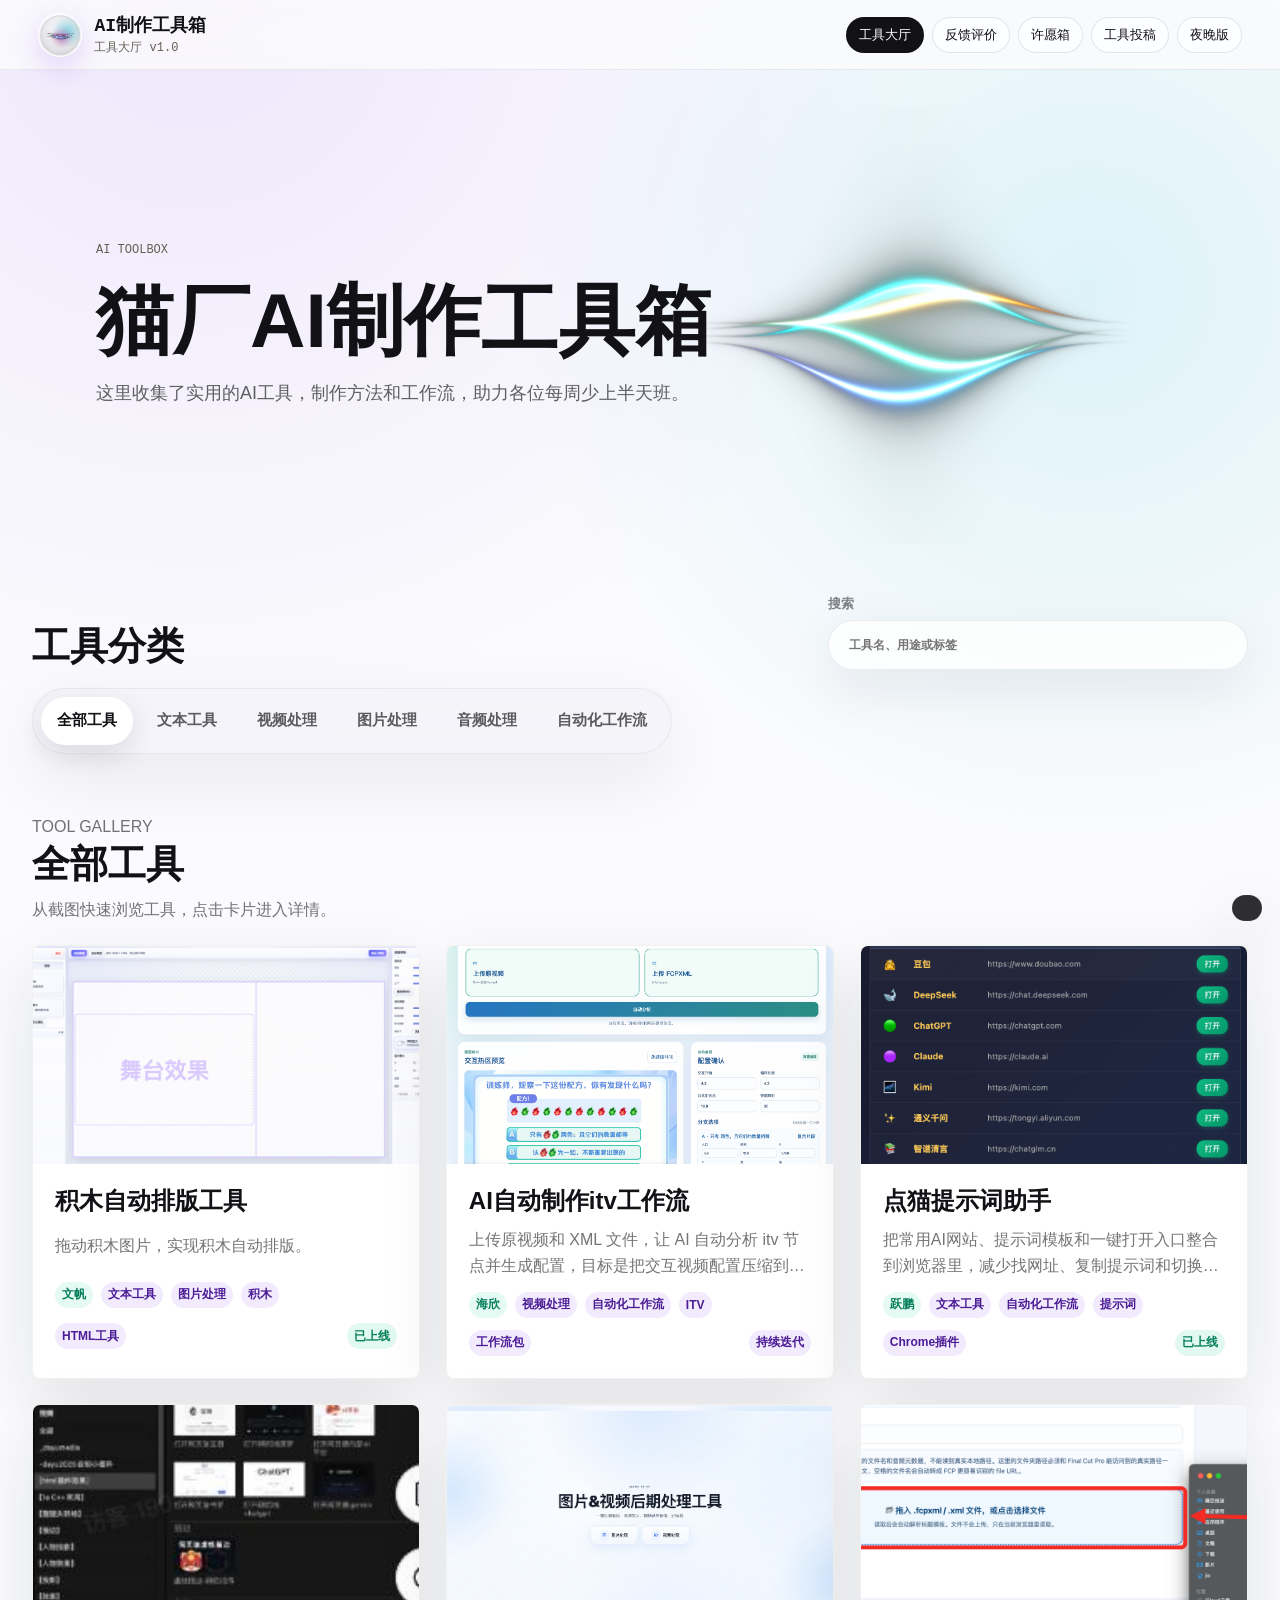
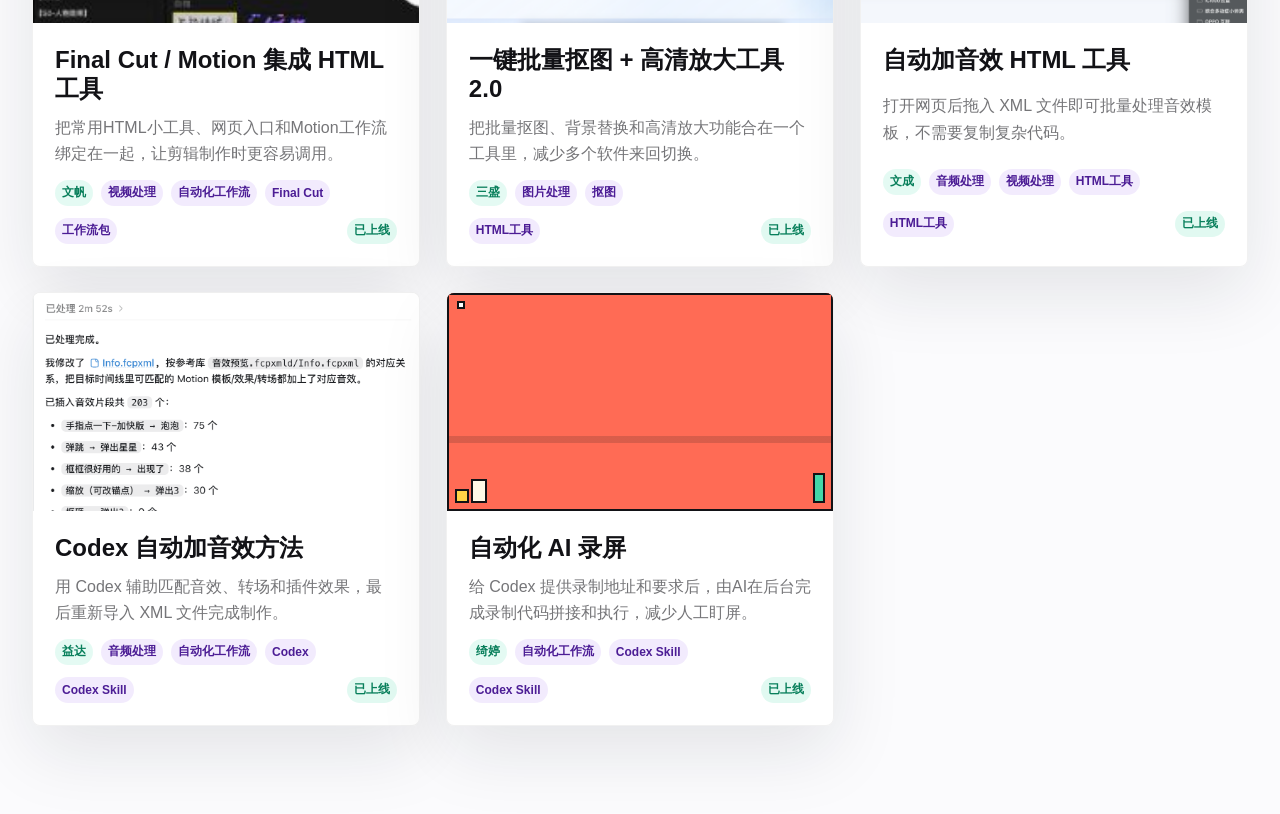
==== commit 566612c6: "Sync document media into content" ====
--- a/index.html
+++ b/index.html
@@ -40,6 +40,6 @@
     <div class="toast" id="toast" role="status" aria-live="polite"></div>
 
     <script src="./assets/supabase-config.js?v=20260615b" defer></script>
-    <script src="./assets/app.js?v=20260617a" defer></script>
+    <script src="./assets/app.js?v=20260617b" defer></script>
   </body>
 </html>
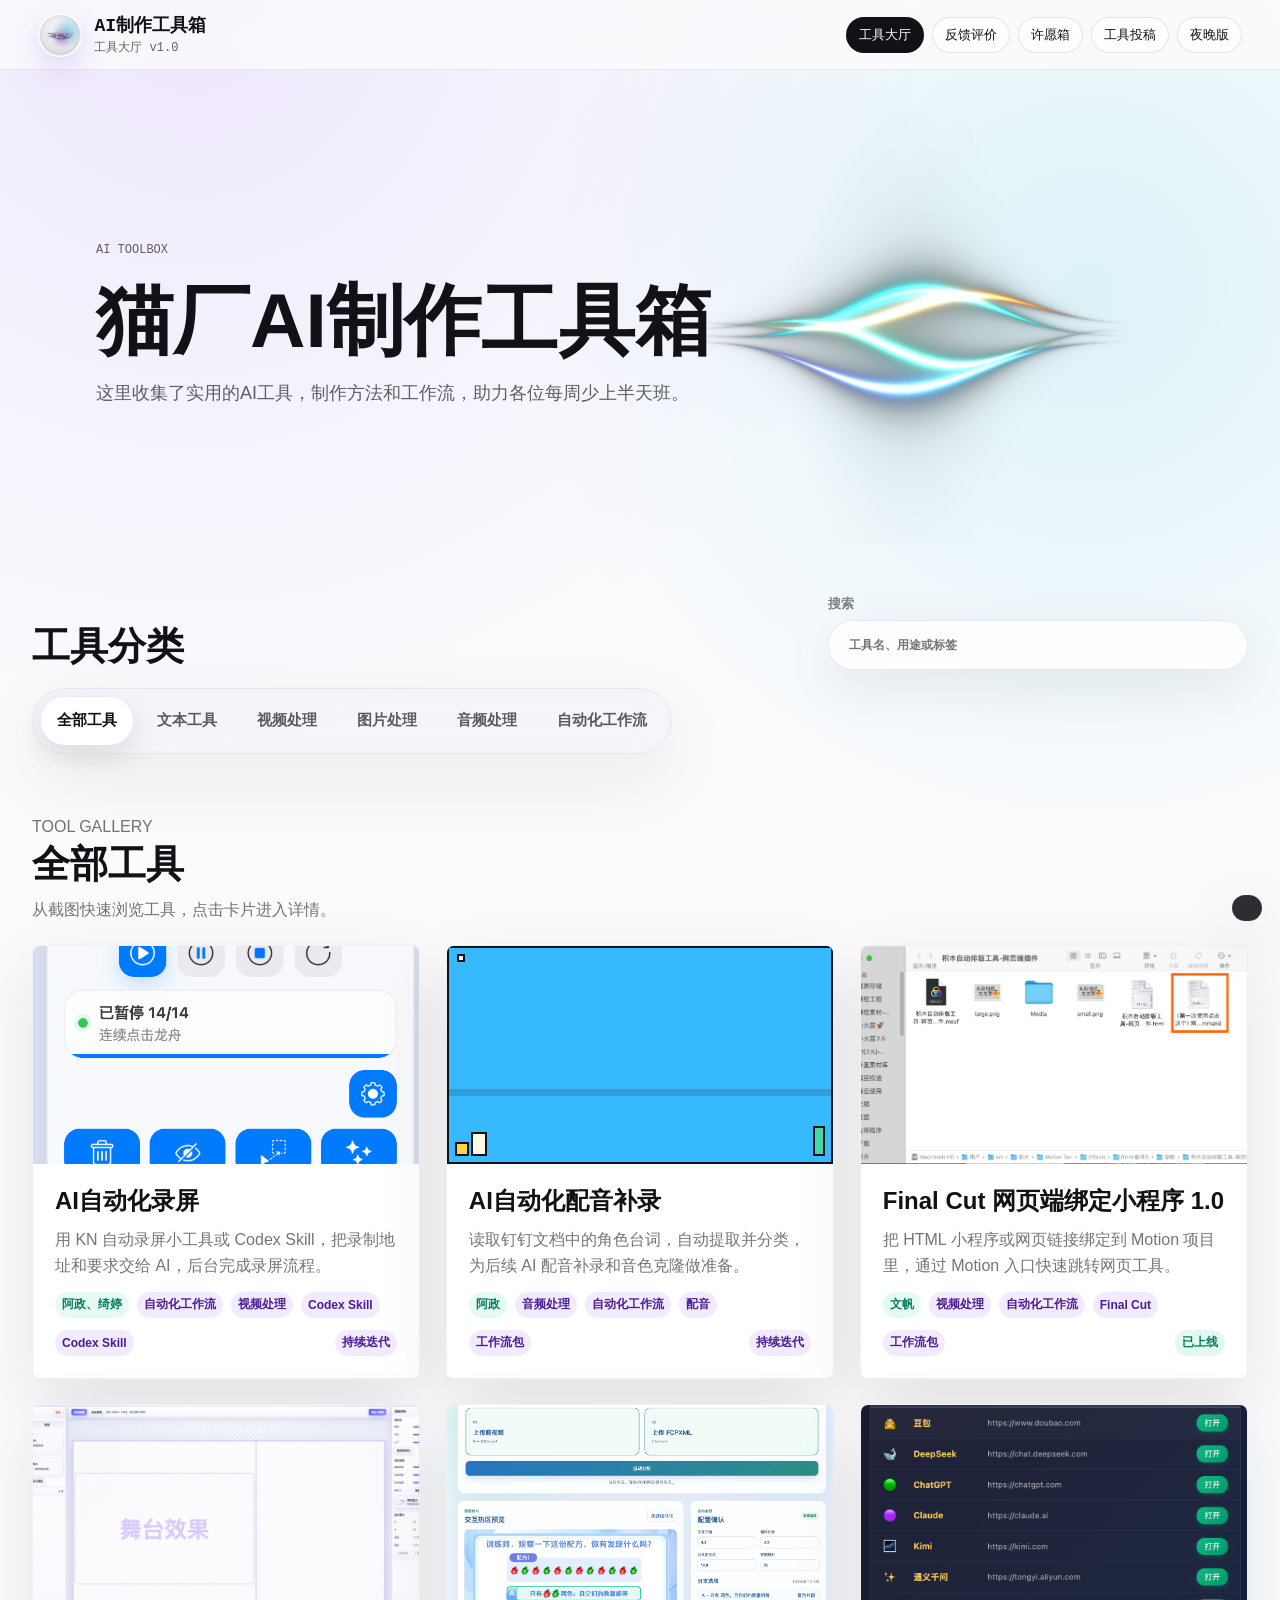
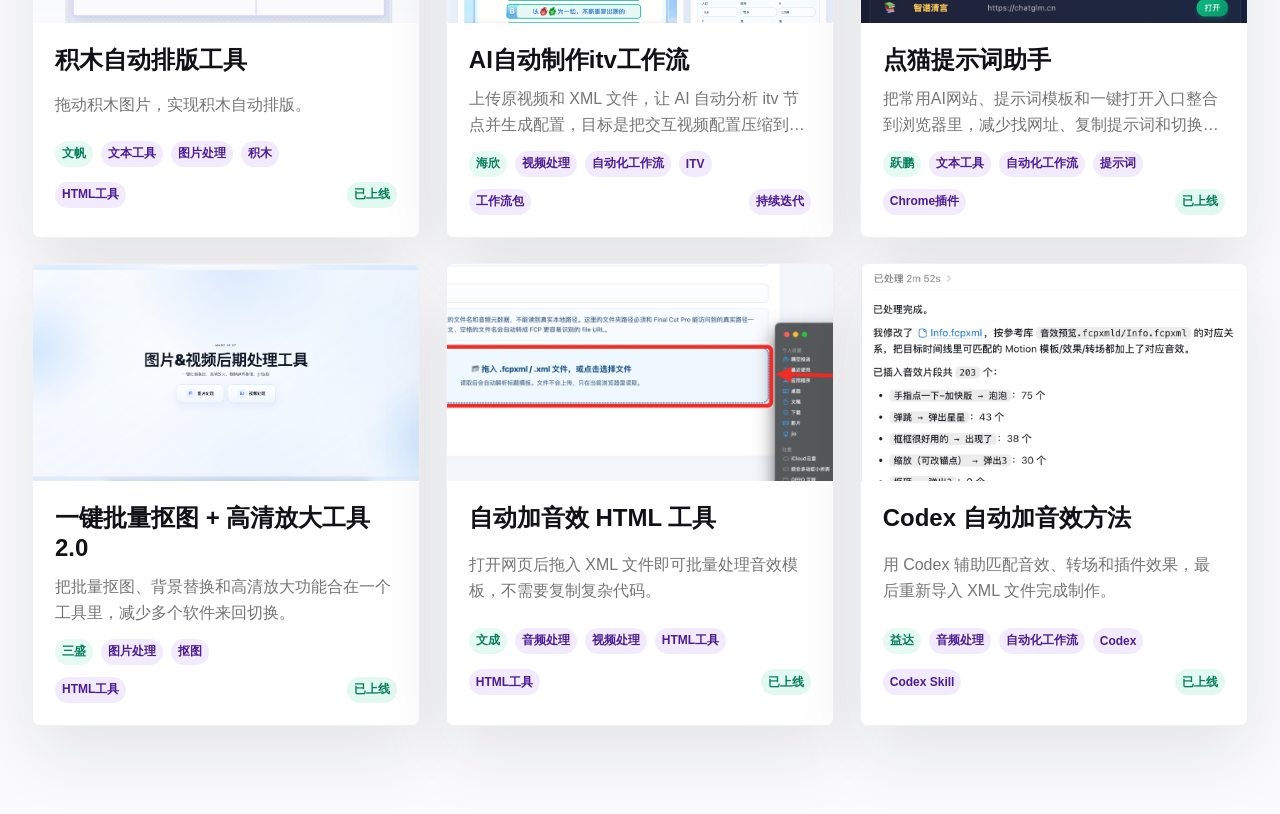
==== commit 78747863: "Update DingTalk tool documents" ====
--- a/index.html
+++ b/index.html
@@ -40,6 +40,6 @@
     <div class="toast" id="toast" role="status" aria-live="polite"></div>
 
     <script src="./assets/supabase-config.js?v=20260615b" defer></script>
-    <script src="./assets/app.js?v=20260617b" defer></script>
+    <script src="./assets/app.js?v=20260617e" defer></script>
   </body>
 </html>
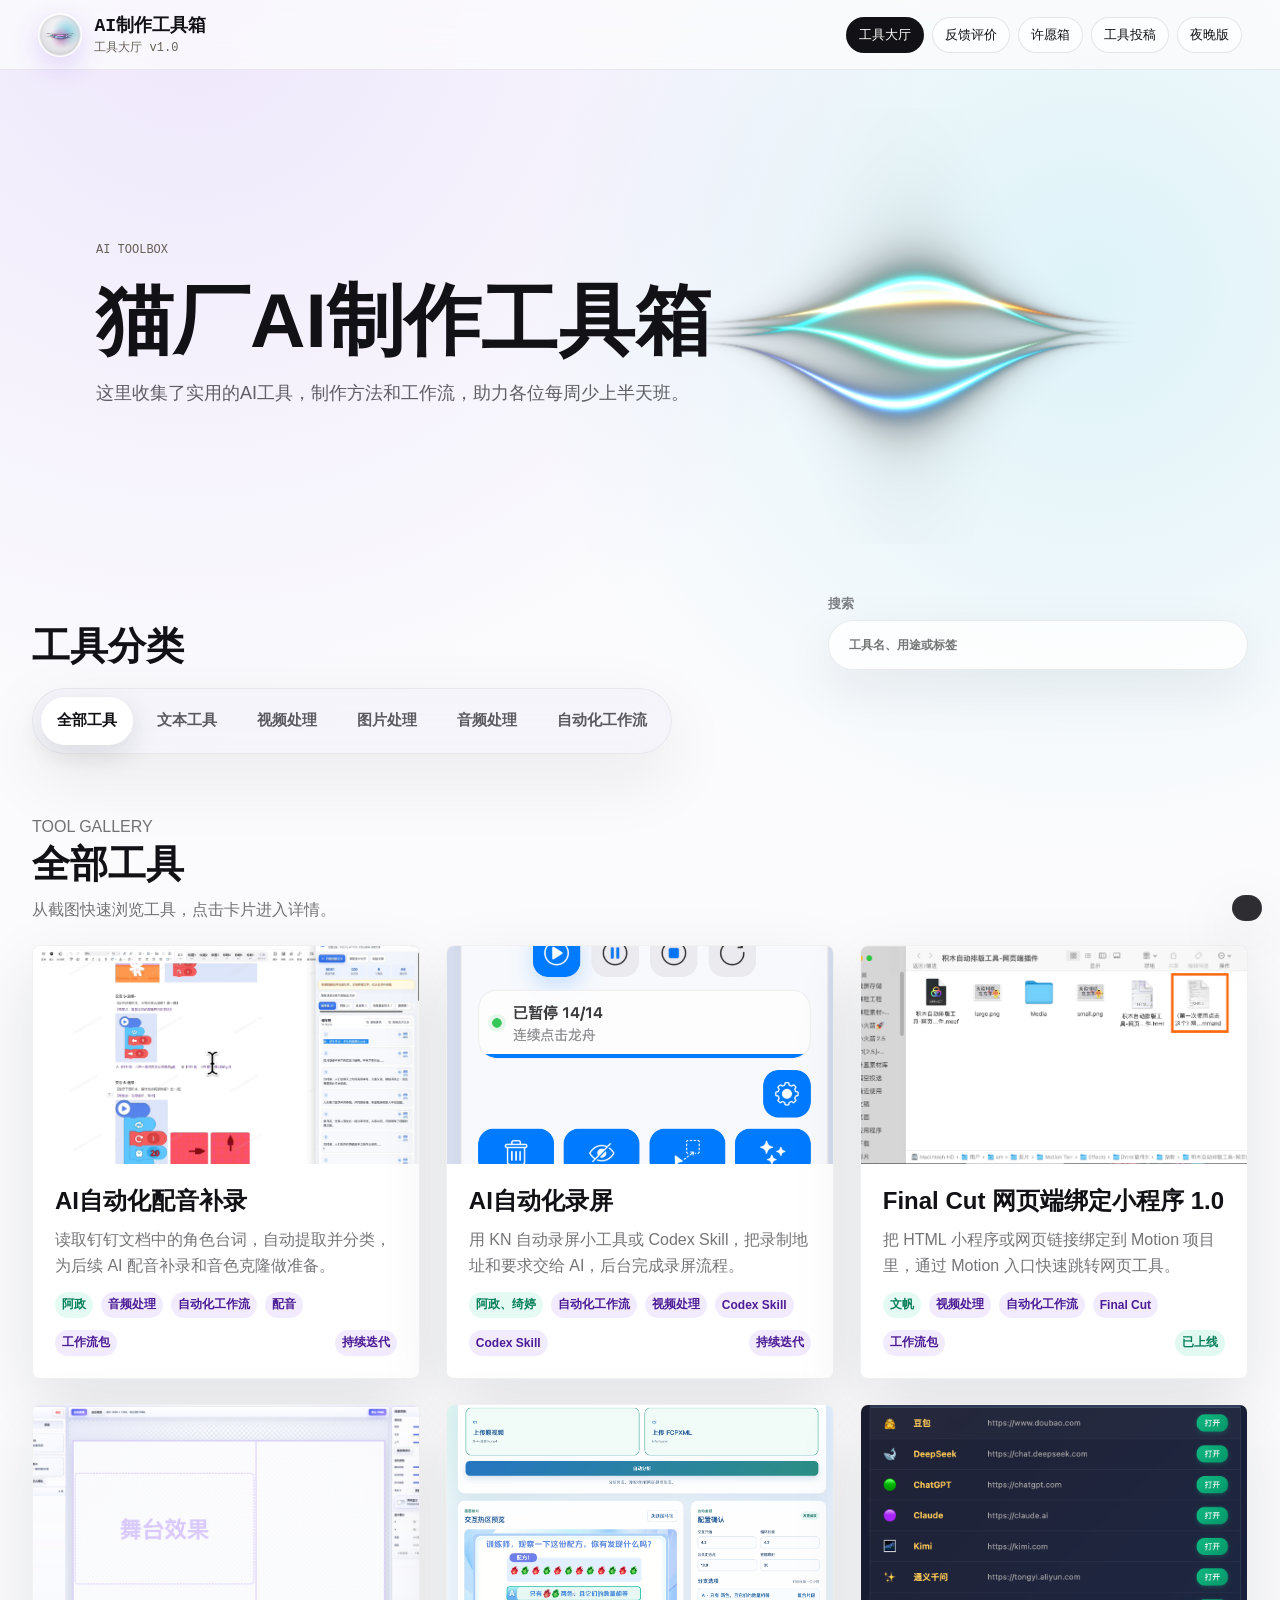
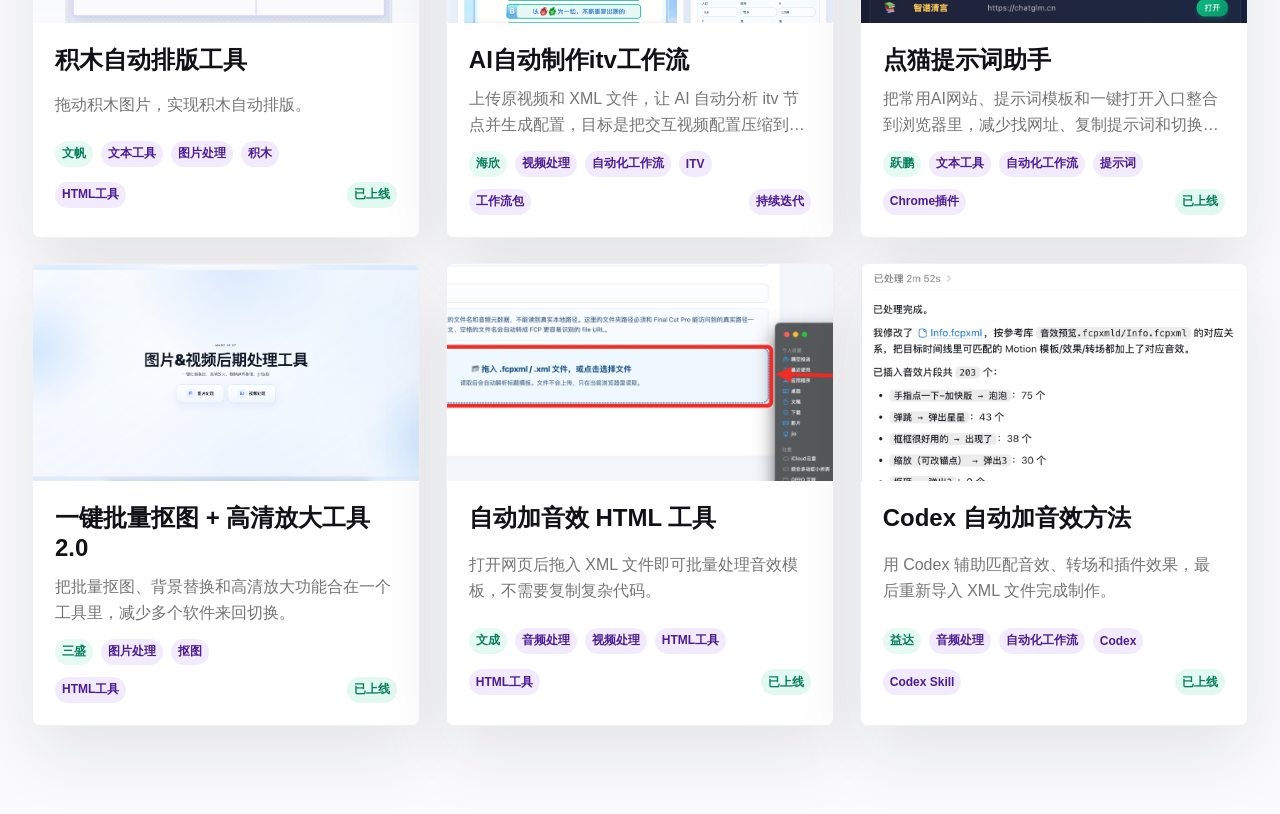
==== commit 7eed187f: "Add voice redub cover image" ====
--- a/index.html
+++ b/index.html
@@ -40,6 +40,6 @@
     <div class="toast" id="toast" role="status" aria-live="polite"></div>
 
     <script src="./assets/supabase-config.js?v=20260615b" defer></script>
-    <script src="./assets/app.js?v=20260617e" defer></script>
+    <script src="./assets/app.js?v=20260618a" defer></script>
   </body>
 </html>
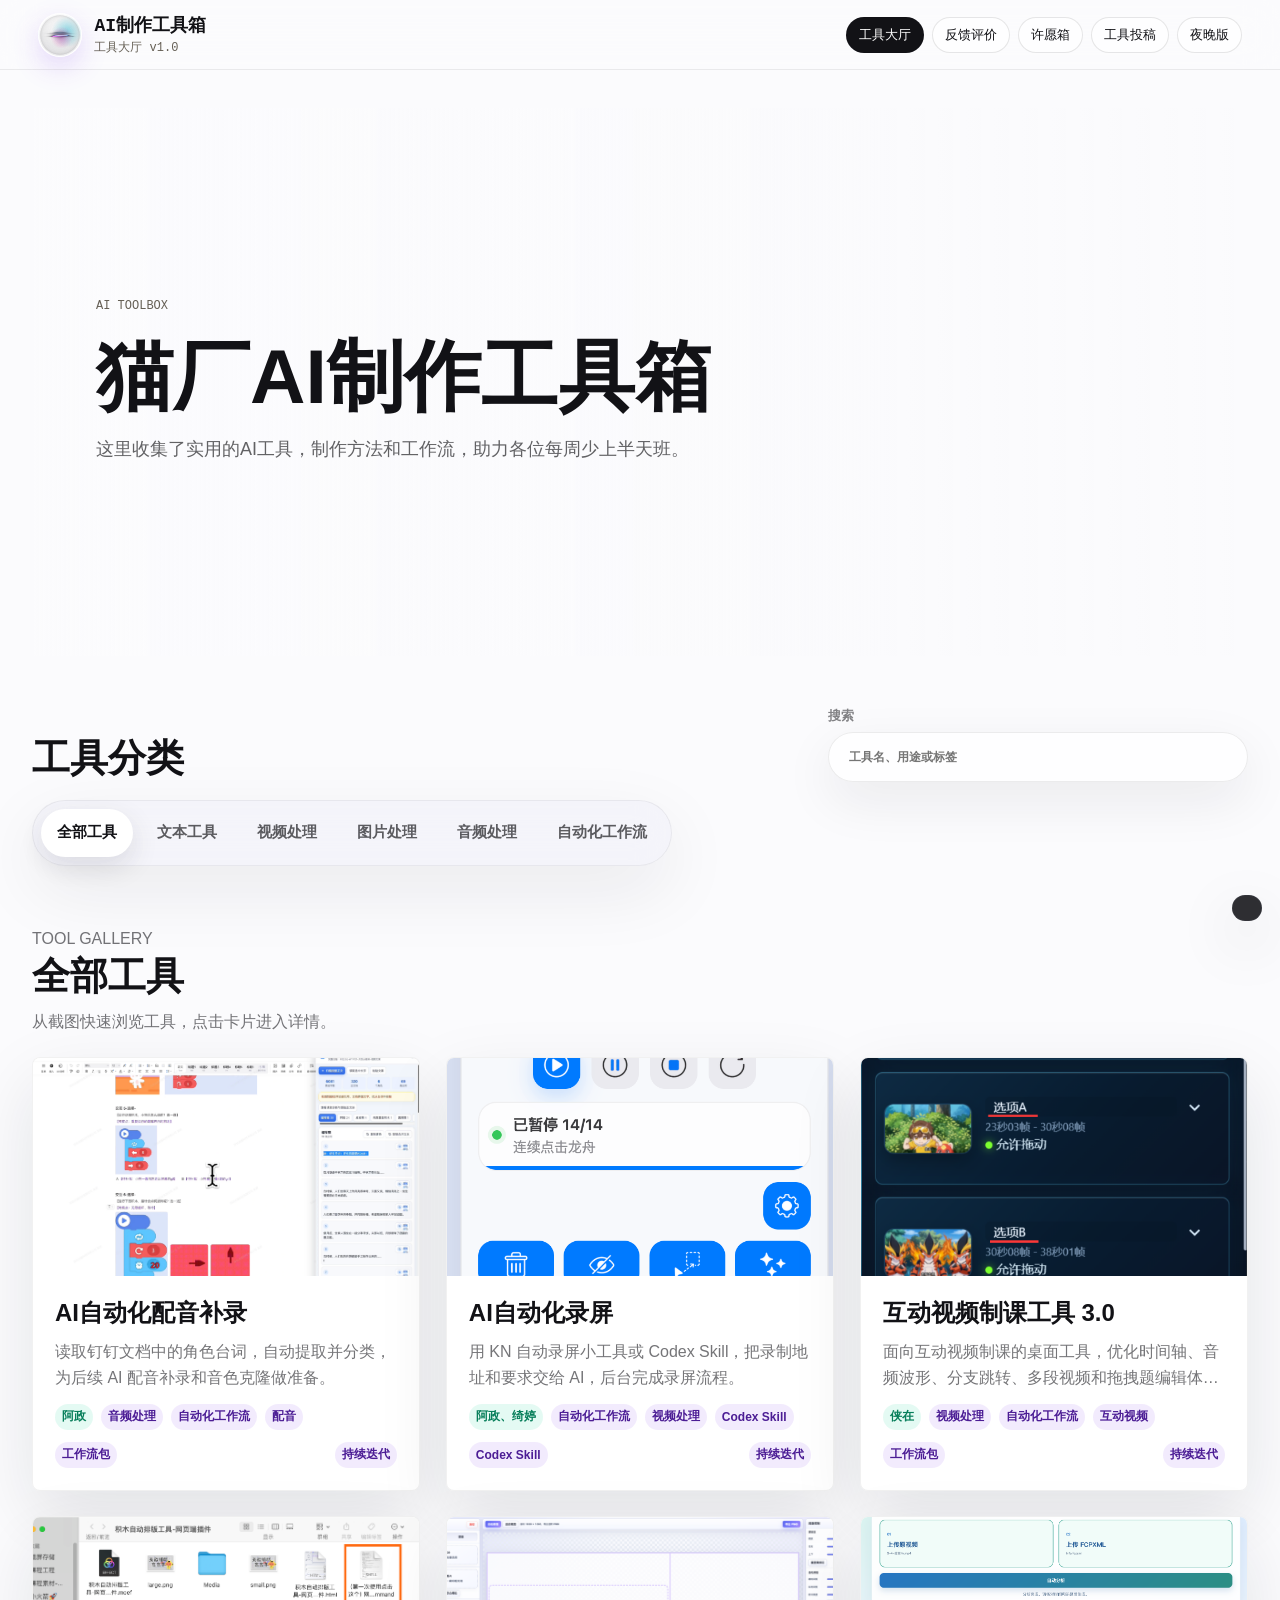
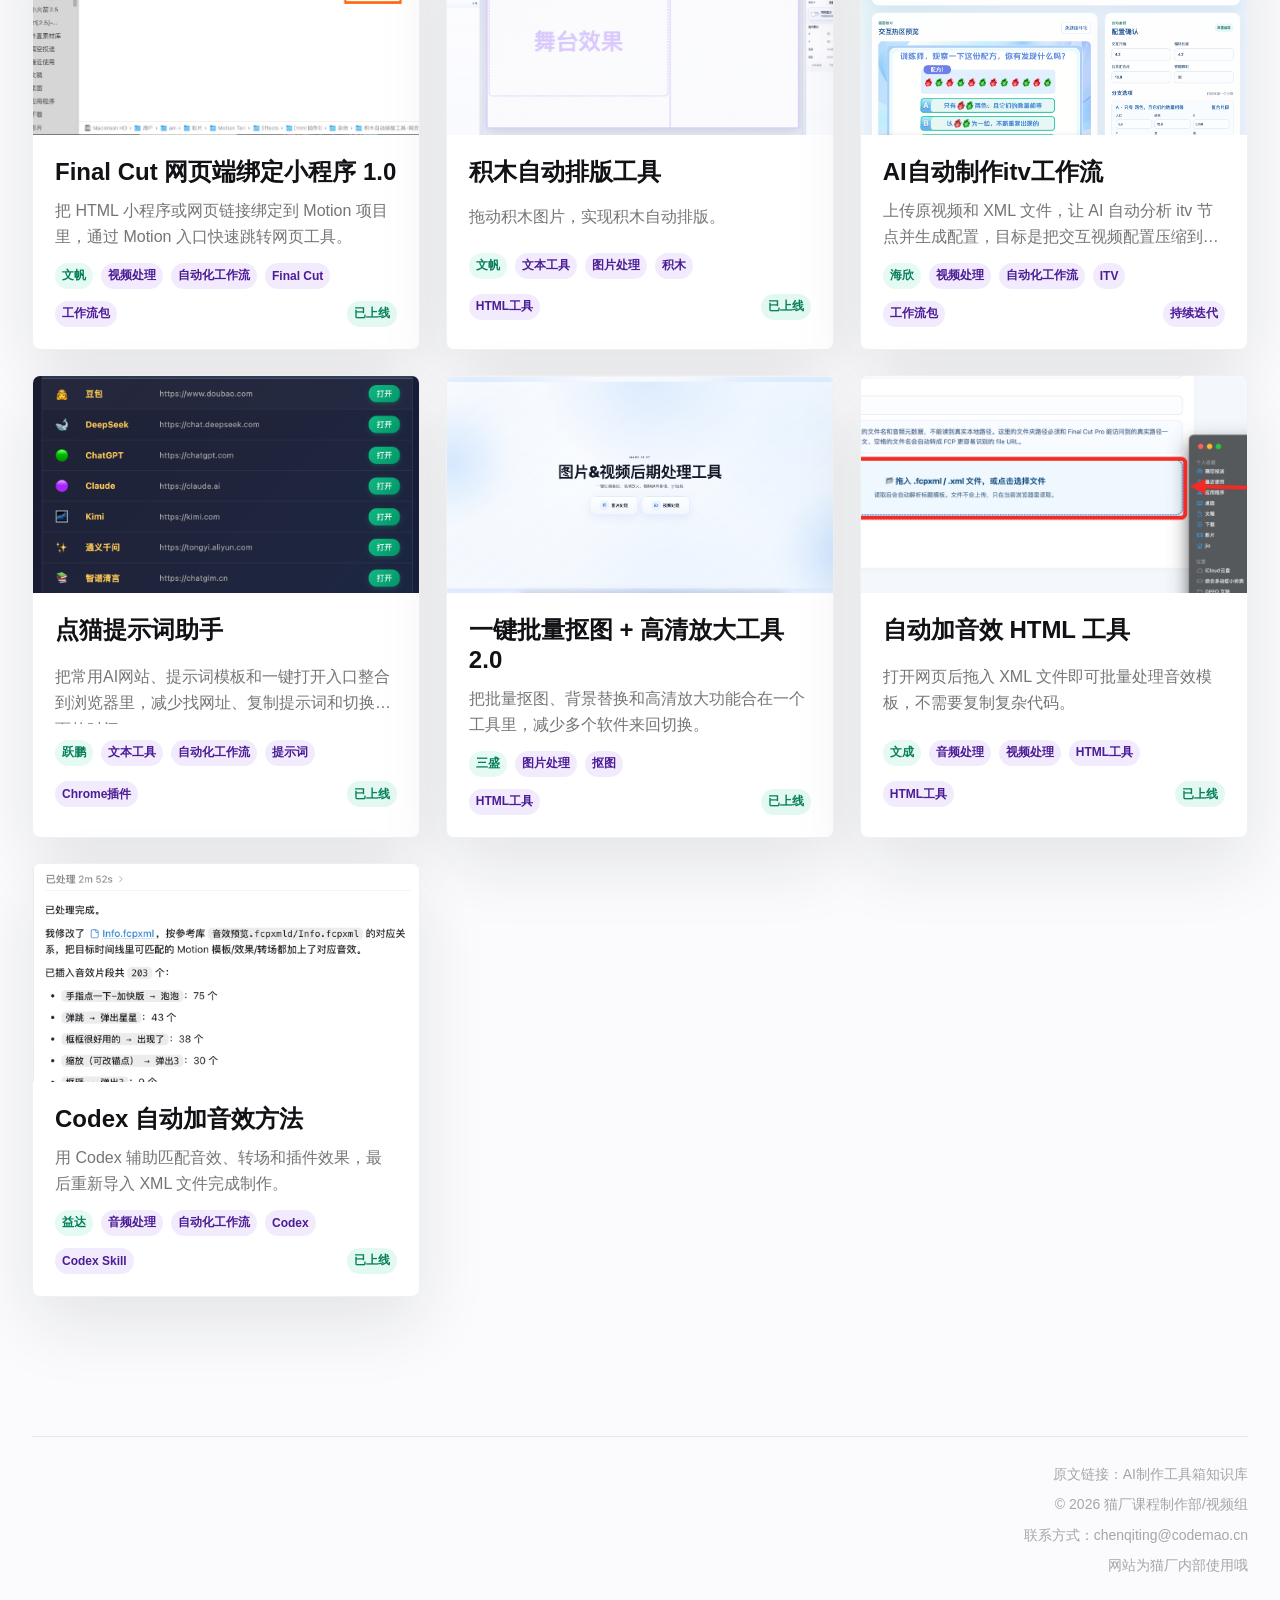
==== commit 3b65261c: "Update toolbox content and footer" ====
--- a/index.html
+++ b/index.html
@@ -12,7 +12,7 @@
       rel="icon"
       href="data:image/svg+xml,%3Csvg xmlns='http://www.w3.org/2000/svg' viewBox='0 0 32 32'%3E%3Crect width='32' height='32' fill='%23121216'/%3E%3Crect x='4' y='4' width='10' height='10' fill='%2344d7a8'/%3E%3Crect x='18' y='4' width='10' height='10' fill='%23ffd447'/%3E%3Crect x='4' y='18' width='10' height='10' fill='%2337b9ff'/%3E%3Crect x='18' y='18' width='10' height='10' fill='%23ff6b55'/%3E%3C/svg%3E"
     >
-    <link rel="stylesheet" href="./assets/styles.css?v=20260617a">
+    <link rel="stylesheet" href="./assets/styles.css?v=20260619b">
   </head>
   <body>
     <canvas class="space-canvas" id="space-canvas" aria-hidden="true"></canvas>
@@ -40,6 +40,6 @@
     <div class="toast" id="toast" role="status" aria-live="polite"></div>
 
     <script src="./assets/supabase-config.js?v=20260615b" defer></script>
-    <script src="./assets/app.js?v=20260618a" defer></script>
+    <script src="./assets/app.js?v=20260619b" defer></script>
   </body>
 </html>
--- a/assets/styles.css
+++ b/assets/styles.css
@@ -85,10 +85,7 @@
 }
 
 body.home-page {
-  background:
-    radial-gradient(circle at 15% 0%, rgba(124, 58, 237, 0.10), transparent 28%),
-    radial-gradient(circle at 85% 12%, rgba(6, 182, 212, 0.12), transparent 24%),
-    #fbfbfd;
+  background: #fbfbfd;
 }
 
 html[data-theme="night"] body.home-page {
@@ -303,6 +300,43 @@
   padding: clamp(24px, 3vw, 42px) 0 64px;
 }
 
+.site-footer {
+  display: grid;
+  grid-template-columns: minmax(0, 1fr);
+  justify-items: end;
+  gap: 8px;
+  margin-top: clamp(76px, 9vw, 140px);
+  padding-top: 26px;
+  border-top: 1px solid rgba(92, 99, 112, 0.14);
+  color: rgba(18, 18, 22, 0.36);
+  font-family: ui-sans-serif, -apple-system, BlinkMacSystemFont, "SF Pro Text", "PingFang SC", "Noto Sans SC", sans-serif;
+  font-size: 14px;
+  line-height: 1.6;
+  text-align: right;
+}
+
+.site-footer > * {
+  display: block;
+}
+
+.site-footer a {
+  color: inherit;
+  text-decoration: none;
+}
+
+.site-footer a:hover {
+  color: rgba(18, 18, 22, 0.64);
+}
+
+html[data-theme="night"] .site-footer {
+  border-top-color: rgba(83, 255, 185, 0.12);
+  color: rgba(237, 245, 238, 0.34);
+}
+
+html[data-theme="night"] .site-footer a:hover {
+  color: rgba(237, 245, 238, 0.68);
+}
+
 .screen {
   display: grid;
   gap: 28px;
@@ -332,8 +366,9 @@
   position: relative;
   display: grid;
   align-items: center;
-  min-height: clamp(360px, 34vw, 540px);
-  padding: clamp(38px, 6vw, 90px) clamp(24px, 5vw, 92px);
+  min-height: 0;
+  aspect-ratio: 16 / 7.2;
+  padding: clamp(34px, 5vw, 82px) clamp(24px, 5vw, 92px);
   border: 0;
   border-radius: 0;
   background: transparent;
@@ -341,18 +376,51 @@
   overflow: hidden;
 }
 
+body.home-page .gallery-hero::after {
+  content: "";
+  position: absolute;
+  inset: 0;
+  z-index: 1;
+  background: linear-gradient(90deg, rgba(251, 251, 253, 0.9) 0%, rgba(251, 251, 253, 0.52) 36%, rgba(251, 251, 253, 0.05) 70%, rgba(251, 251, 253, 0) 100%);
+  pointer-events: none;
+}
+
+.gallery-hero__video {
+  position: absolute;
+  inset: 0;
+  z-index: 0;
+  width: 100%;
+  height: 100%;
+  object-fit: cover;
+  object-position: 58% center;
+  background: transparent;
+  pointer-events: none;
+  transform: scale(1.12);
+  transform-origin: center center;
+}
+
+html[data-theme="night"] .gallery-hero__video {
+  display: none;
+}
+
+html[data-theme="night"] body.home-page .gallery-hero::after {
+  display: none;
+}
+
 .strands-canvas {
   position: absolute;
   inset: 0;
+  z-index: 1;
   width: 100%;
   height: 100%;
-  opacity: 0.98;
-  pointer-events: auto;
+  opacity: 0;
+  pointer-events: none;
   filter: saturate(1.38) brightness(1.18);
 }
 
 html[data-theme="night"] .strands-canvas {
   opacity: 1;
+  pointer-events: auto;
   filter: saturate(1.38);
 }
 
@@ -371,9 +439,19 @@
 
 body.home-page .gallery-hero__copy {
   position: relative;
-  z-index: 1;
+  z-index: 2;
   max-width: min(1500px, 100%);
+  width: fit-content;
   gap: 20px;
+  padding: 0;
+  background: transparent;
+  backdrop-filter: none;
+}
+
+html[data-theme="night"] body.home-page .gallery-hero__copy {
+  padding: 0;
+  background: transparent;
+  backdrop-filter: none;
 }
 
 body.home-page .gallery-hero__copy h1 {
@@ -1521,34 +1599,6 @@
   align-items: center;
   flex-wrap: wrap;
   gap: 12px;
-}
-
-.review-steps {
-  display: grid;
-  gap: 10px;
-}
-
-.review-steps div {
-  display: grid;
-  grid-template-columns: 48px minmax(0, 1fr);
-  gap: 10px;
-  align-items: center;
-  padding: 10px;
-  border: 2px solid var(--line);
-  background: var(--paper);
-}
-
-.review-steps strong {
-  display: inline-flex;
-  align-items: center;
-  justify-content: center;
-  min-height: 34px;
-  border: 2px solid var(--line);
-  background: var(--mint);
-}
-
-.review-steps span {
-  line-height: 1.7;
 }
 
 .submission-note {
@@ -1740,6 +1790,11 @@
   box-shadow: none;
 }
 
+html[data-theme="night"] body.home-page .gallery-hero {
+  min-height: clamp(360px, 34vw, 540px);
+  aspect-ratio: auto;
+}
+
 html[data-theme="night"] body.home-page .gallery-hero__copy h1 {
   color: #edf5ee;
 }
@@ -2068,6 +2123,57 @@
   color: rgba(237, 245, 238, 0.58);
 }
 
+body.tool-detail-page .doc-media-blocks {
+  display: grid;
+  gap: clamp(24px, 3vw, 40px);
+  margin-top: clamp(18px, 2vw, 28px);
+}
+
+body.tool-detail-page .doc-media-block {
+  display: grid;
+  grid-template-columns: minmax(220px, 0.42fr) minmax(0, 1fr);
+  gap: clamp(16px, 2.4vw, 34px);
+  align-items: start;
+  padding-top: clamp(18px, 2vw, 28px);
+  border-top: 1px solid rgba(92, 99, 112, 0.12);
+}
+
+body.tool-detail-page .doc-media-block:first-child {
+  padding-top: 0;
+  border-top: 0;
+}
+
+html[data-theme="night"] body.tool-detail-page .doc-media-block {
+  border-top-color: rgba(83, 255, 185, 0.12);
+}
+
+body.tool-detail-page .doc-media-block__text {
+  display: grid;
+  gap: 10px;
+}
+
+body.tool-detail-page .doc-media-block__text h3 {
+  margin: 0;
+  font-size: clamp(18px, 1.35vw, 22px);
+  line-height: 1.4;
+}
+
+body.tool-detail-page .doc-media-block__text p {
+  margin: 0;
+  color: rgba(18, 18, 22, 0.62);
+  line-height: 1.85;
+}
+
+html[data-theme="night"] body.tool-detail-page .doc-media-block__text p {
+  color: rgba(237, 245, 238, 0.62);
+}
+
+body.tool-detail-page .doc-media-block__images {
+  display: grid;
+  grid-template-columns: repeat(auto-fit, minmax(min(100%, 340px), 1fr));
+  gap: clamp(14px, 1.6vw, 22px);
+}
+
 body.tool-detail-page .resource-item,
 body.tool-detail-page .method-item,
 body.tool-detail-page .comment-item,
@@ -2612,7 +2718,6 @@
 body.app-page .feedback-item,
 body.app-page .comment-item,
 body.app-page .wish-item,
-body.app-page .review-steps div,
 body.app-page .doc-template {
   border: 1px solid rgba(92, 99, 112, 0.10);
   border-radius: 20px;
@@ -2658,7 +2763,6 @@
 html[data-theme="night"] body.app-page .feedback-item,
 html[data-theme="night"] body.app-page .comment-item,
 html[data-theme="night"] body.app-page .wish-item,
-html[data-theme="night"] body.app-page .review-steps div,
 html[data-theme="night"] body.app-page .doc-template {
   border-color: rgba(83, 255, 185, 0.12);
   background: rgba(255, 255, 255, 0.045);
@@ -2698,28 +2802,6 @@
 
 html[data-theme="night"] body.app-page .empty-state p {
   color: rgba(237, 245, 238, 0.58);
-}
-
-body.app-page .review-steps {
-  gap: 12px;
-}
-
-body.app-page .review-steps div {
-  grid-template-columns: 52px minmax(0, 1fr);
-  padding: 14px;
-}
-
-body.app-page .review-steps strong {
-  min-height: 38px;
-  border: 0;
-  border-radius: 999px;
-  background: rgba(68, 215, 168, 0.16);
-  color: #087f5b;
-}
-
-html[data-theme="night"] body.app-page .review-steps strong {
-  background: rgba(0, 240, 168, 0.12);
-  color: var(--mint);
 }
 
 body.app-page .doc-template {
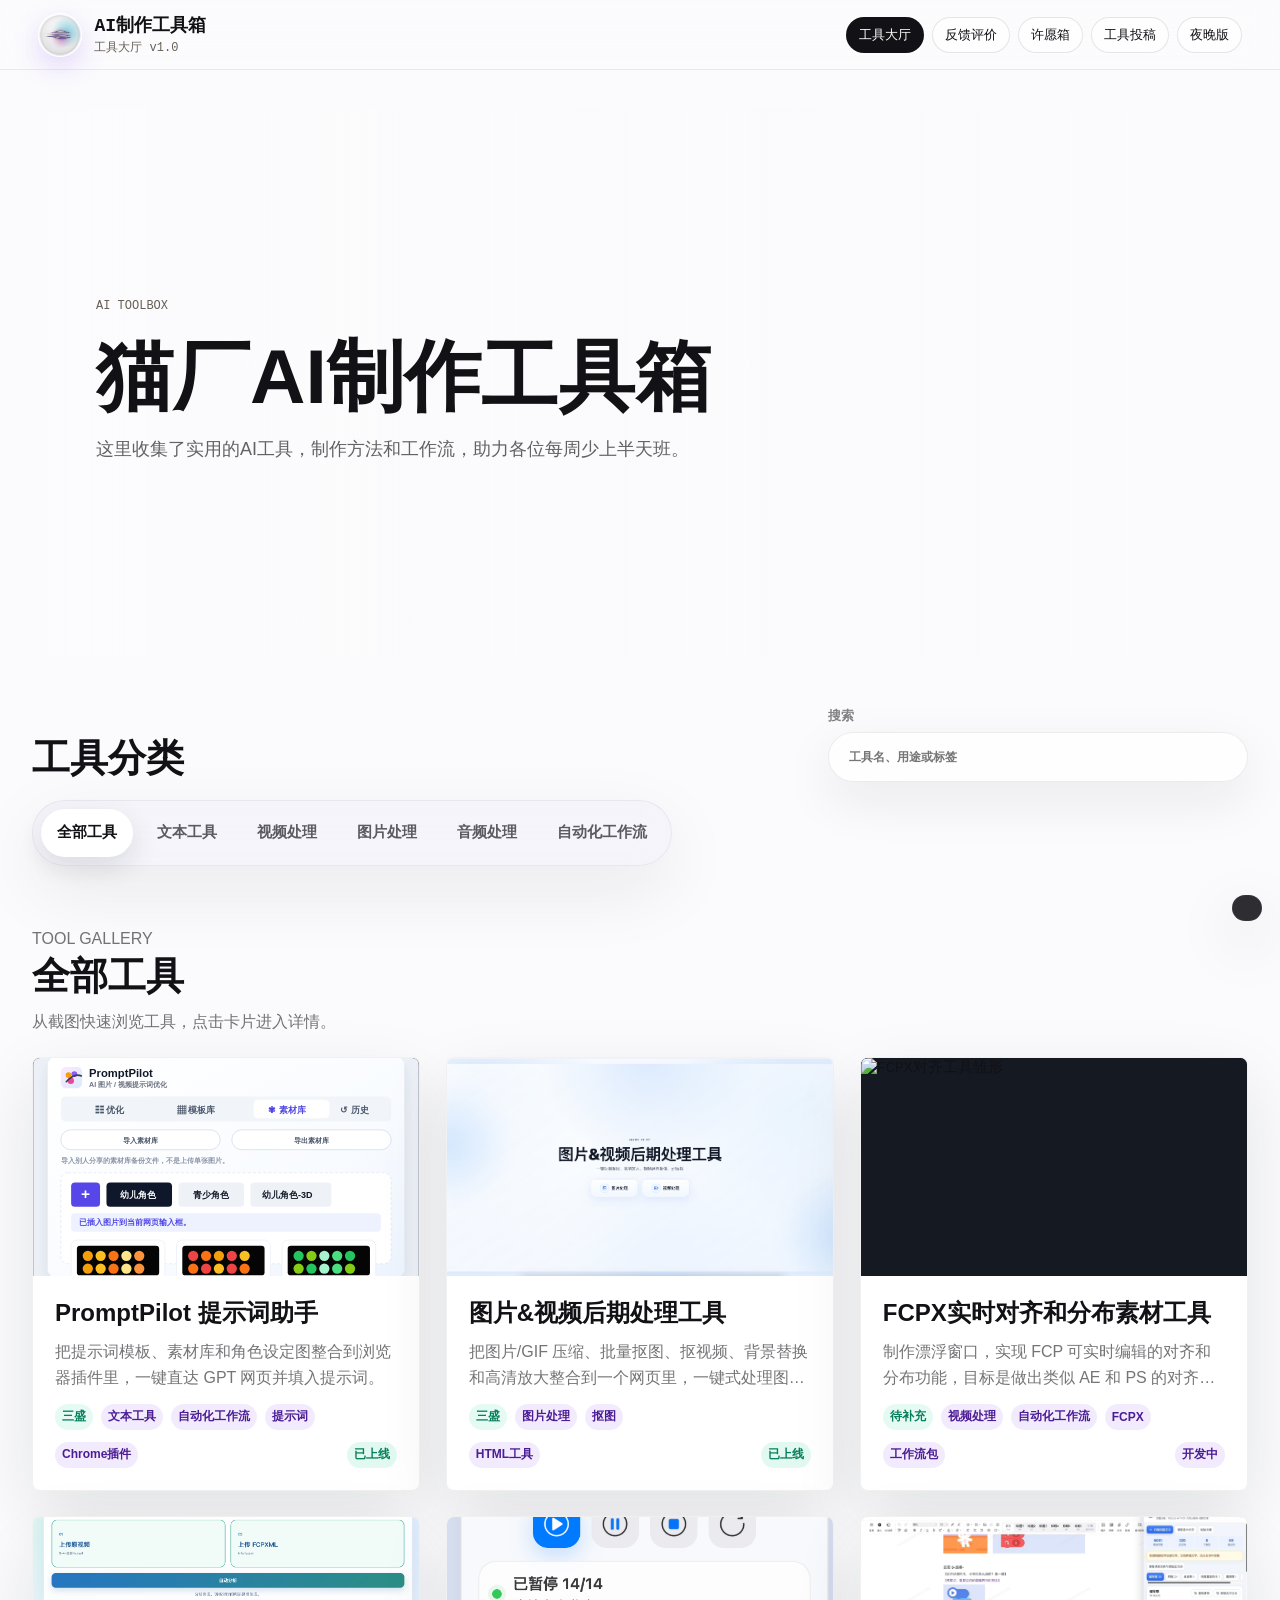
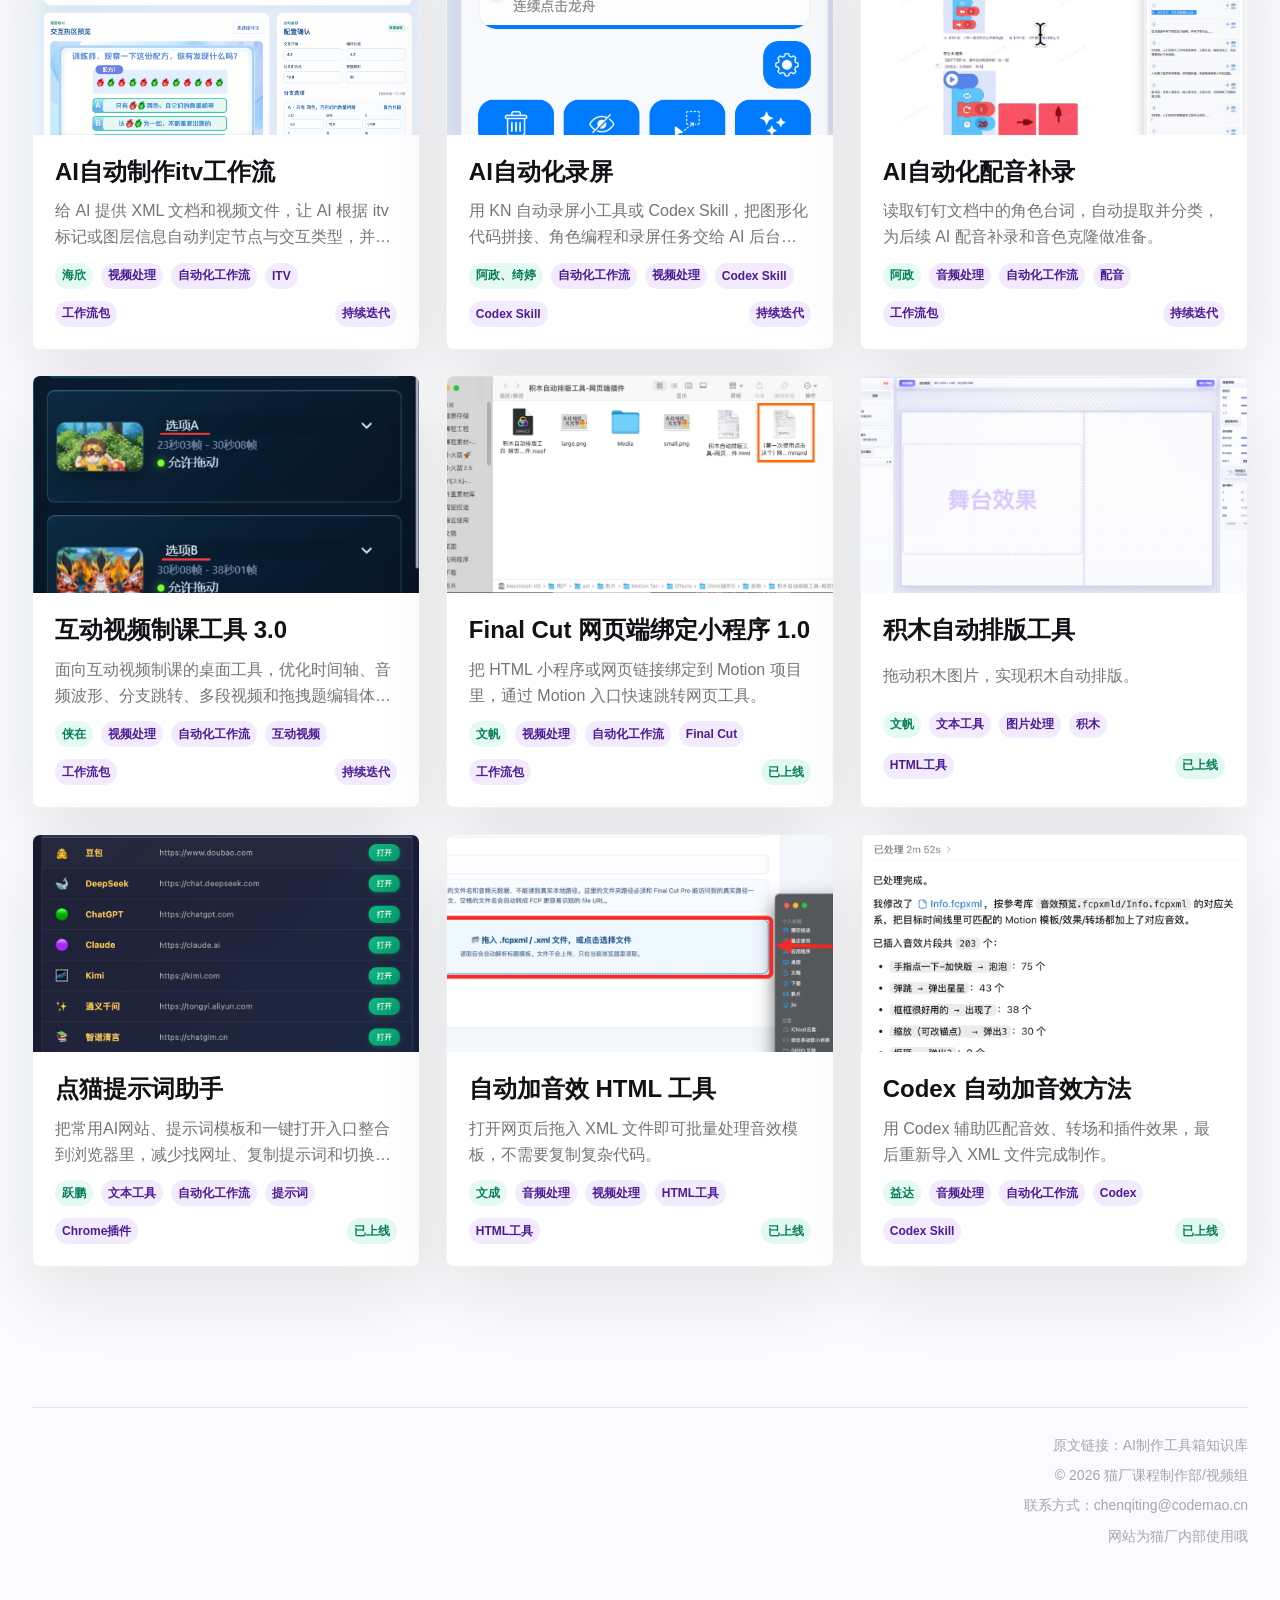
==== commit 87f74fdc: "Update toolbox resources and sound effects 5.0" ====
--- a/index.html
+++ b/index.html
@@ -12,7 +12,7 @@
       rel="icon"
       href="data:image/svg+xml,%3Csvg xmlns='http://www.w3.org/2000/svg' viewBox='0 0 32 32'%3E%3Crect width='32' height='32' fill='%23121216'/%3E%3Crect x='4' y='4' width='10' height='10' fill='%2344d7a8'/%3E%3Crect x='18' y='4' width='10' height='10' fill='%23ffd447'/%3E%3Crect x='4' y='18' width='10' height='10' fill='%2337b9ff'/%3E%3Crect x='18' y='18' width='10' height='10' fill='%23ff6b55'/%3E%3C/svg%3E"
     >
-    <link rel="stylesheet" href="./assets/styles.css?v=20260619b">
+    <link rel="stylesheet" href="./assets/styles.css?v=20260622a">
   </head>
   <body>
     <canvas class="space-canvas" id="space-canvas" aria-hidden="true"></canvas>
@@ -40,6 +40,6 @@
     <div class="toast" id="toast" role="status" aria-live="polite"></div>
 
     <script src="./assets/supabase-config.js?v=20260615b" defer></script>
-    <script src="./assets/app.js?v=20260619b" defer></script>
+    <script src="./assets/app.js?v=20260625c" defer></script>
   </body>
 </html>
--- a/assets/styles.css
+++ b/assets/styles.css
@@ -1601,6 +1601,112 @@
   gap: 12px;
 }
 
+.review-layout {
+  display: grid;
+  grid-template-columns: minmax(0, 1fr) minmax(280px, 0.34fr);
+  gap: 18px;
+  align-items: start;
+}
+
+.review-toolbar {
+  display: grid;
+  grid-template-columns: minmax(220px, 1fr) minmax(180px, 0.35fr) auto;
+  gap: 12px;
+  align-items: end;
+  margin-top: 18px;
+}
+
+.review-toolbar .field {
+  margin: 0;
+}
+
+.review-batchbar {
+  display: flex;
+  align-items: center;
+  flex-wrap: wrap;
+  gap: 10px;
+  margin-top: 18px;
+}
+
+.review-select-all {
+  display: inline-flex;
+  align-items: center;
+  gap: 8px;
+  color: var(--muted);
+  font-weight: 700;
+}
+
+.review-list {
+  display: grid;
+  gap: 12px;
+  margin-top: 16px;
+}
+
+.review-item {
+  display: grid;
+  grid-template-columns: auto minmax(0, 1fr);
+  gap: 14px;
+  padding: 16px;
+  border: 1px solid rgba(92, 99, 112, 0.12);
+  border-radius: 18px;
+  background: rgba(255, 255, 255, 0.68);
+}
+
+.review-check {
+  padding-top: 3px;
+}
+
+.review-check input {
+  width: 20px;
+  height: 20px;
+  accent-color: var(--mint);
+}
+
+.review-item__body {
+  min-width: 0;
+}
+
+.review-item__head {
+  display: flex;
+  align-items: flex-start;
+  justify-content: space-between;
+  gap: 14px;
+}
+
+.review-item__head strong {
+  font-size: 18px;
+}
+
+.review-url {
+  display: block;
+  max-width: 100%;
+  margin-top: 10px;
+  padding: 10px 12px;
+  border-radius: 12px;
+  background: rgba(18, 18, 22, 0.05);
+  color: var(--muted);
+  overflow-wrap: anywhere;
+}
+
+.review-flow {
+  display: grid;
+  gap: 12px;
+  margin: 18px 0;
+  padding-left: 22px;
+  color: var(--muted);
+  line-height: 1.7;
+}
+
+html[data-theme="night"] .review-item {
+  border-color: rgba(83, 255, 185, 0.13);
+  background: rgba(255, 255, 255, 0.045);
+}
+
+html[data-theme="night"] .review-url {
+  background: rgba(0, 0, 0, 0.22);
+  color: rgba(237, 245, 238, 0.62);
+}
+
 .submission-note {
   margin-top: 14px;
 }
@@ -2443,7 +2549,8 @@
 
 body.app-page .feedback-layout,
 body.app-page .wish-layout,
-body.app-page .submit-layout {
+body.app-page .submit-layout,
+body.app-page .review-layout {
   gap: clamp(24px, 2.8vw, 44px);
 }
 
@@ -2457,6 +2564,10 @@
 
 body.app-page .submit-layout {
   grid-template-columns: minmax(0, 1fr) minmax(320px, 0.78fr);
+}
+
+body.app-page .review-layout {
+  grid-template-columns: minmax(0, 1fr) minmax(320px, 0.42fr);
 }
 
 body.app-page .control-panel,
@@ -2877,7 +2988,9 @@
   .detail-layout,
   .feedback-layout,
   .wish-layout,
-  .submit-layout {
+  .submit-layout,
+  .review-layout,
+  .review-toolbar {
     grid-template-columns: 1fr;
   }
 
@@ -2907,7 +3020,8 @@
   }
 
   body.app-page .feedback-item__head,
-  body.app-page .submit-actions {
+  body.app-page .submit-actions,
+  .review-item__head {
     align-items: flex-start;
     flex-direction: column;
   }
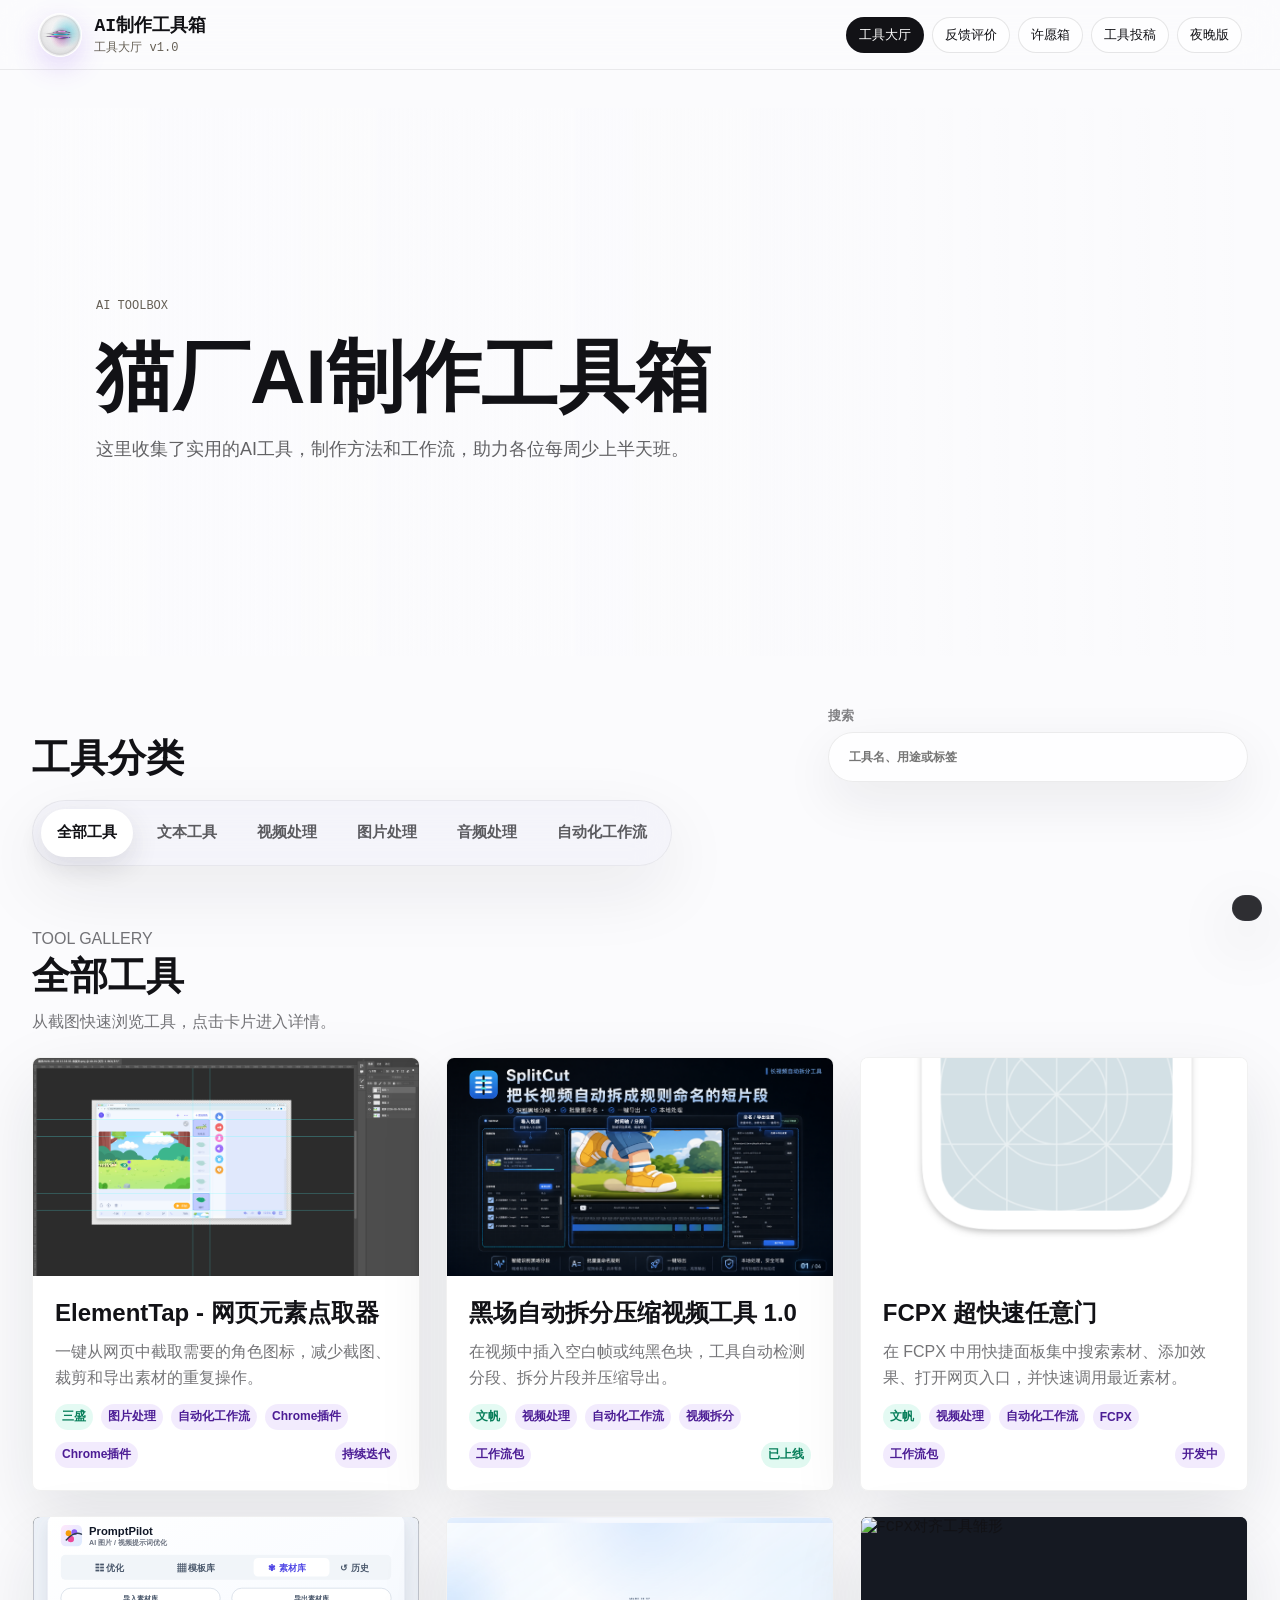
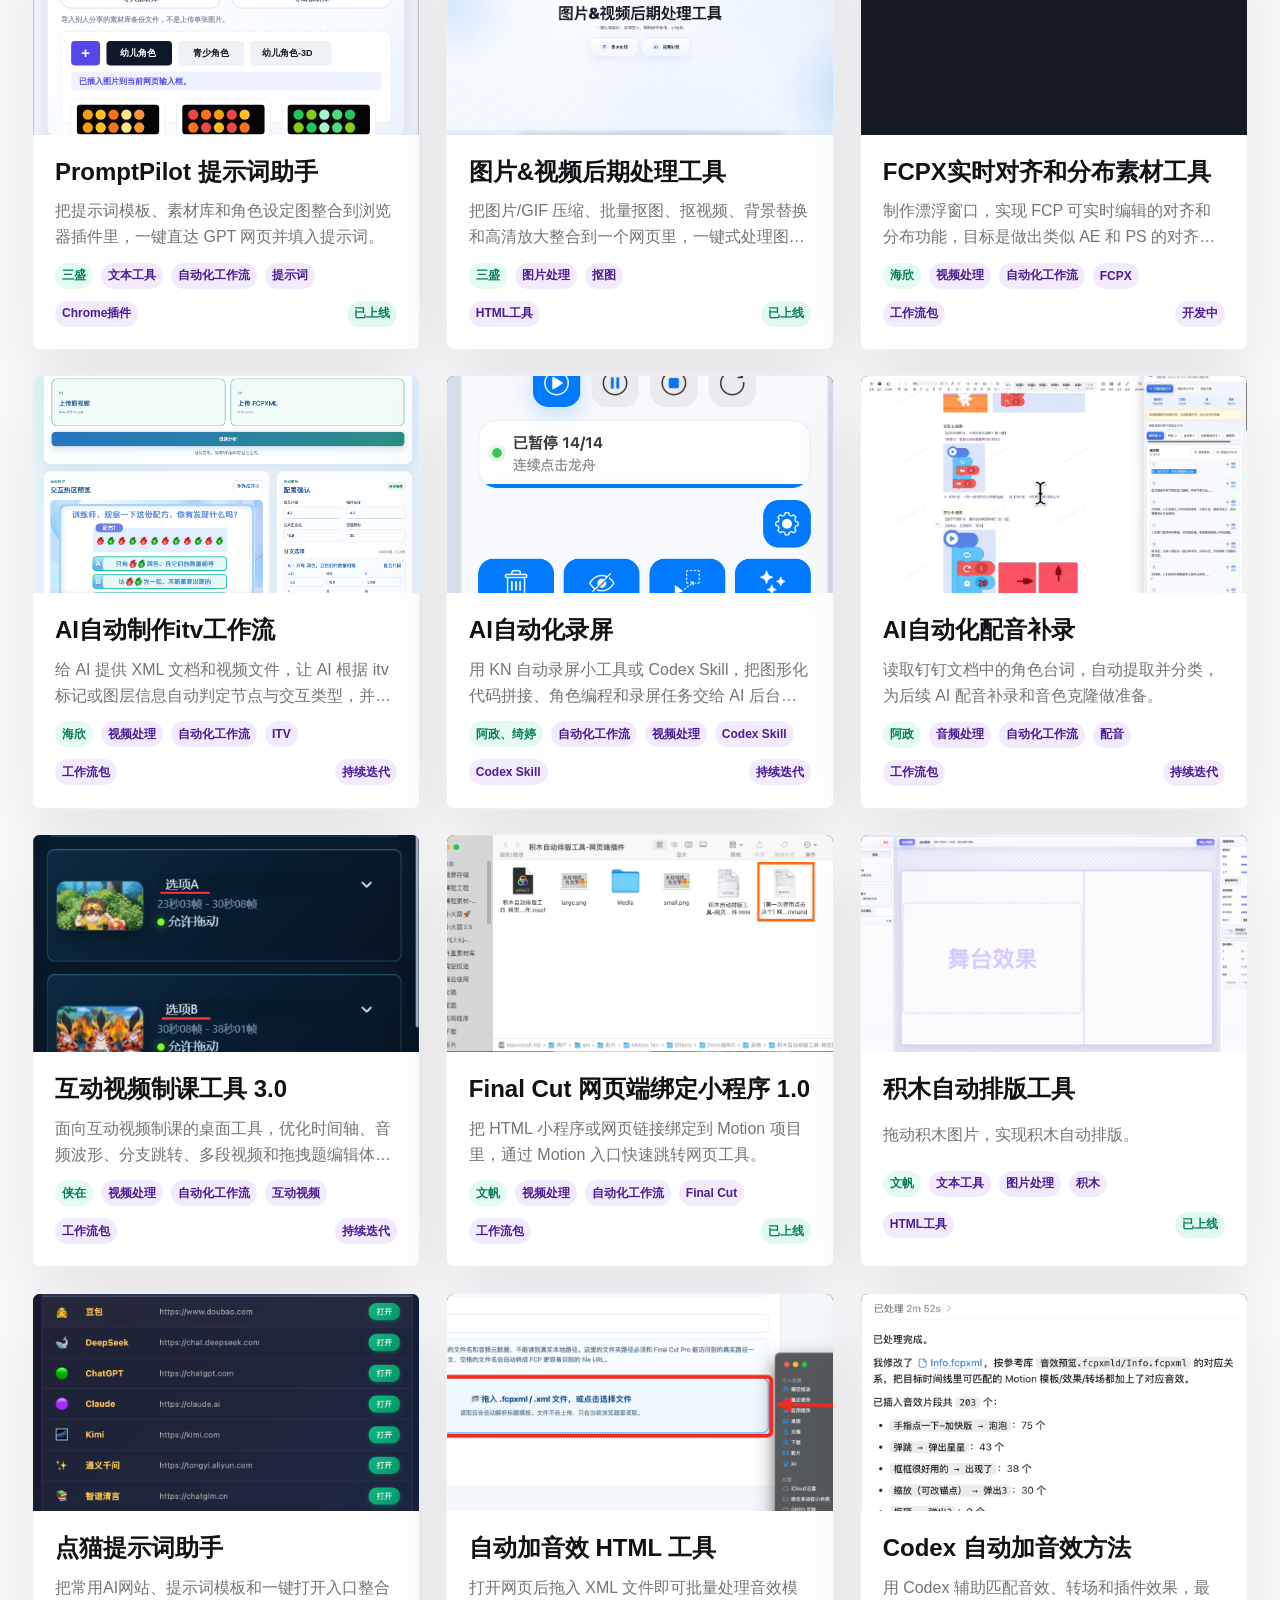
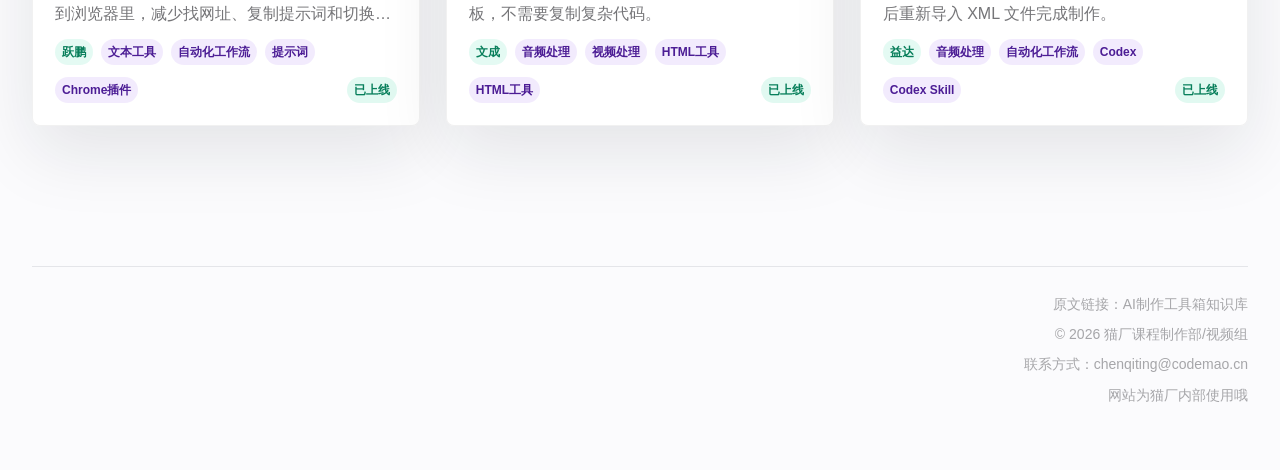
==== commit 47ceba1d: "Add new toolbox entries from DingTalk" ====
--- a/index.html
+++ b/index.html
@@ -40,6 +40,6 @@
     <div class="toast" id="toast" role="status" aria-live="polite"></div>
 
     <script src="./assets/supabase-config.js?v=20260615b" defer></script>
-    <script src="./assets/app.js?v=20260625c" defer></script>
+    <script src="./assets/app.js?v=20260626b" defer></script>
   </body>
 </html>
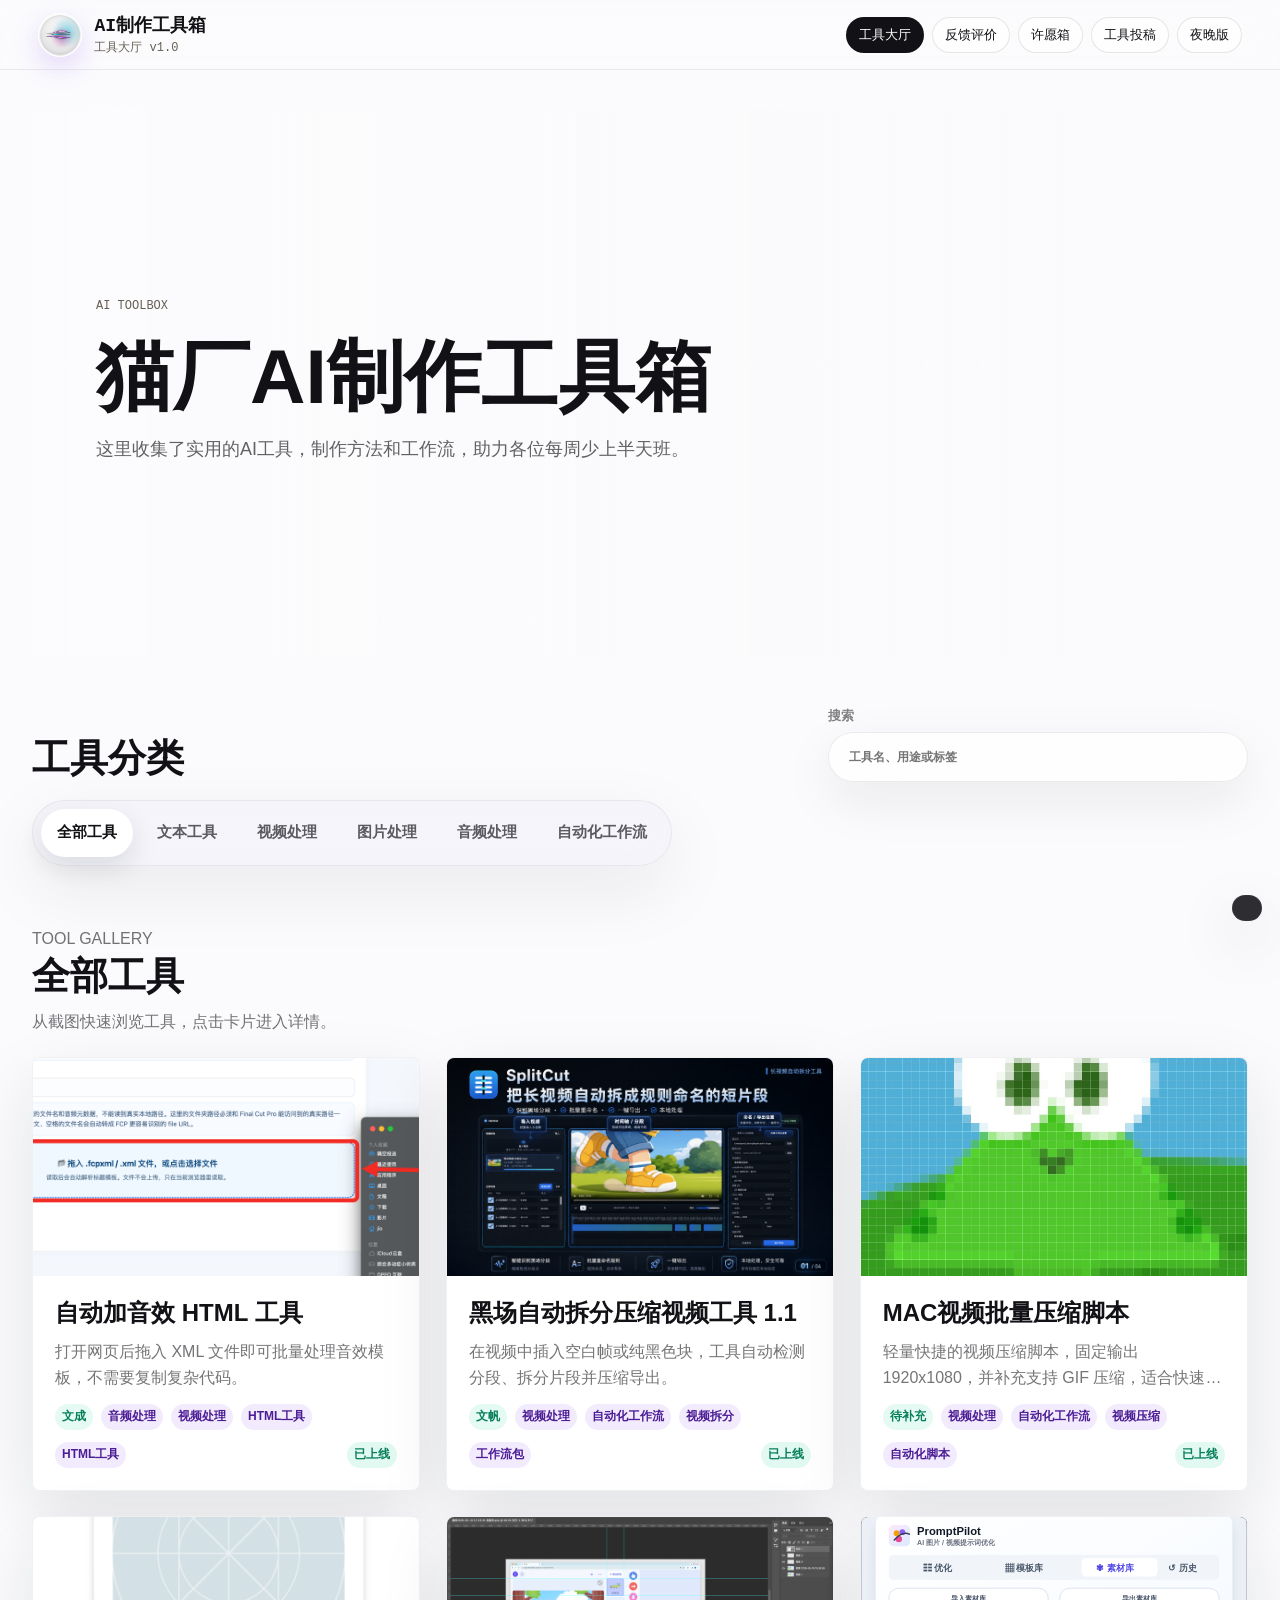
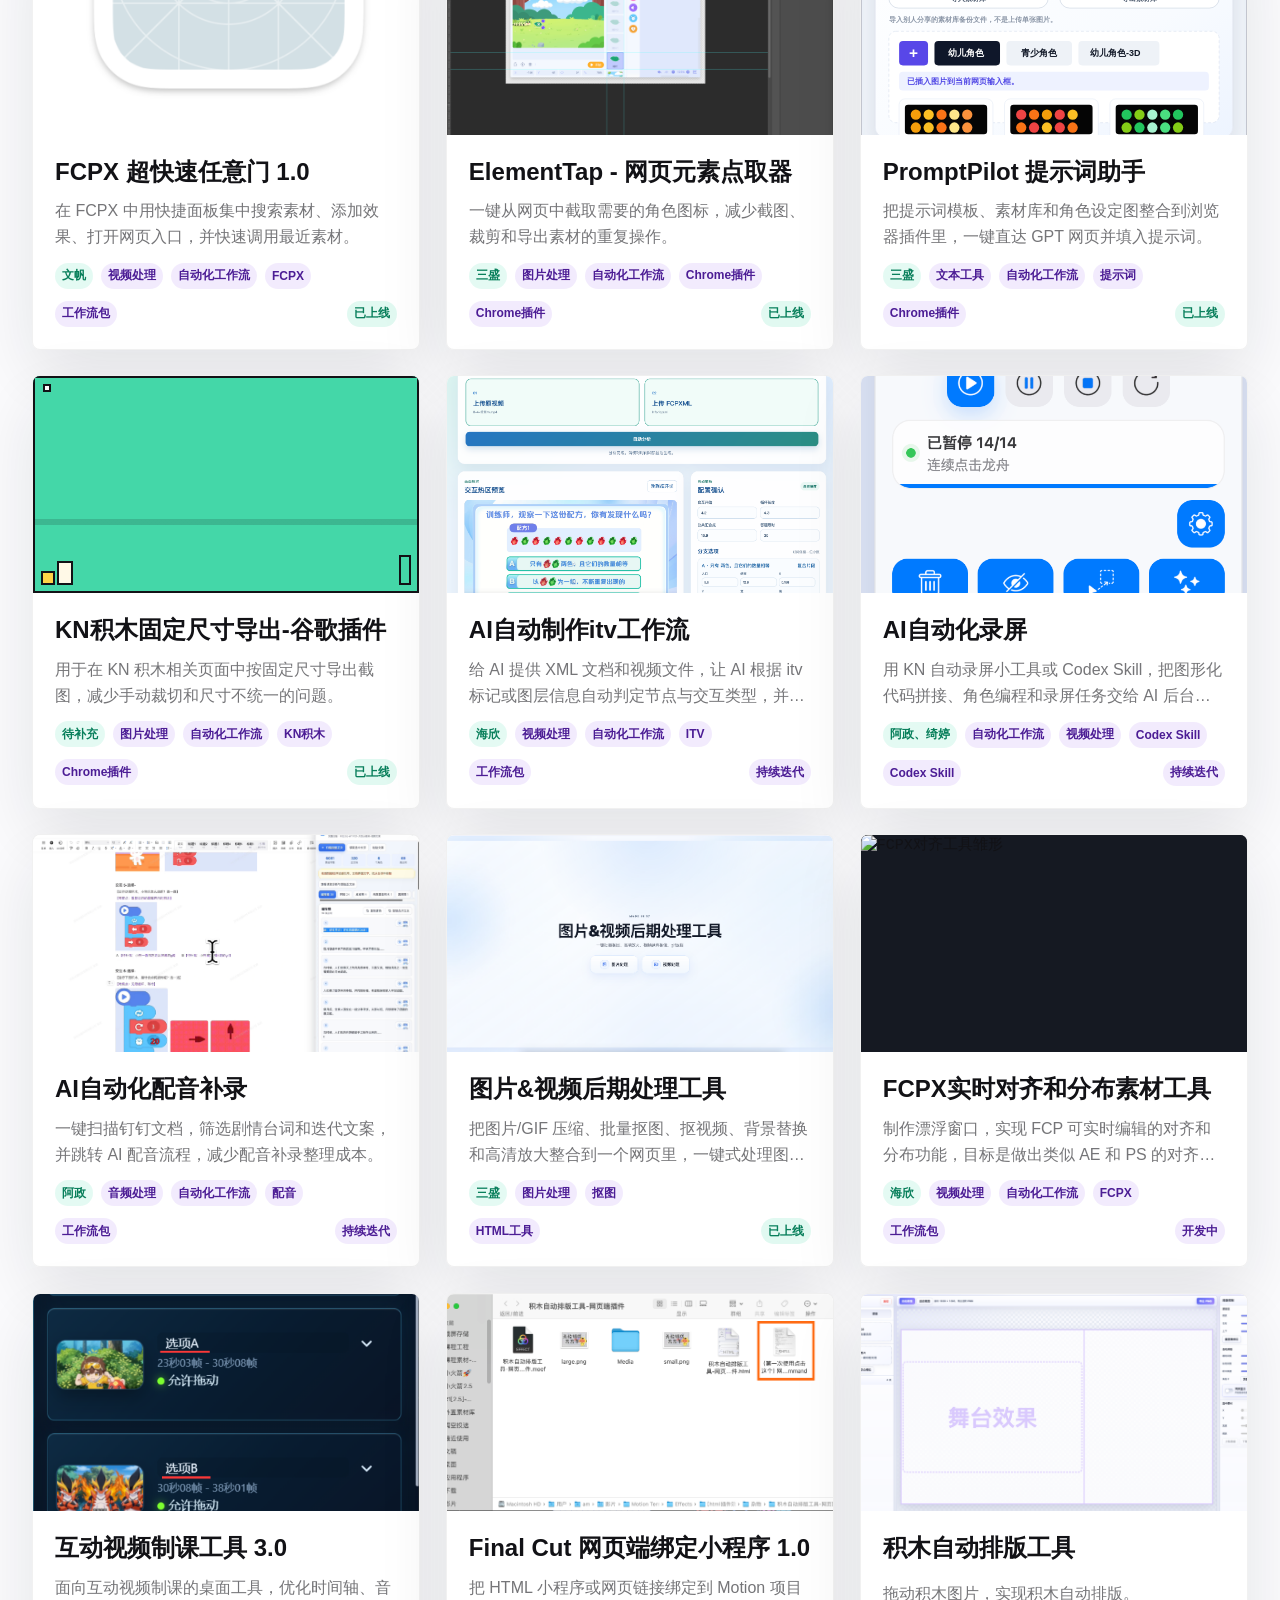
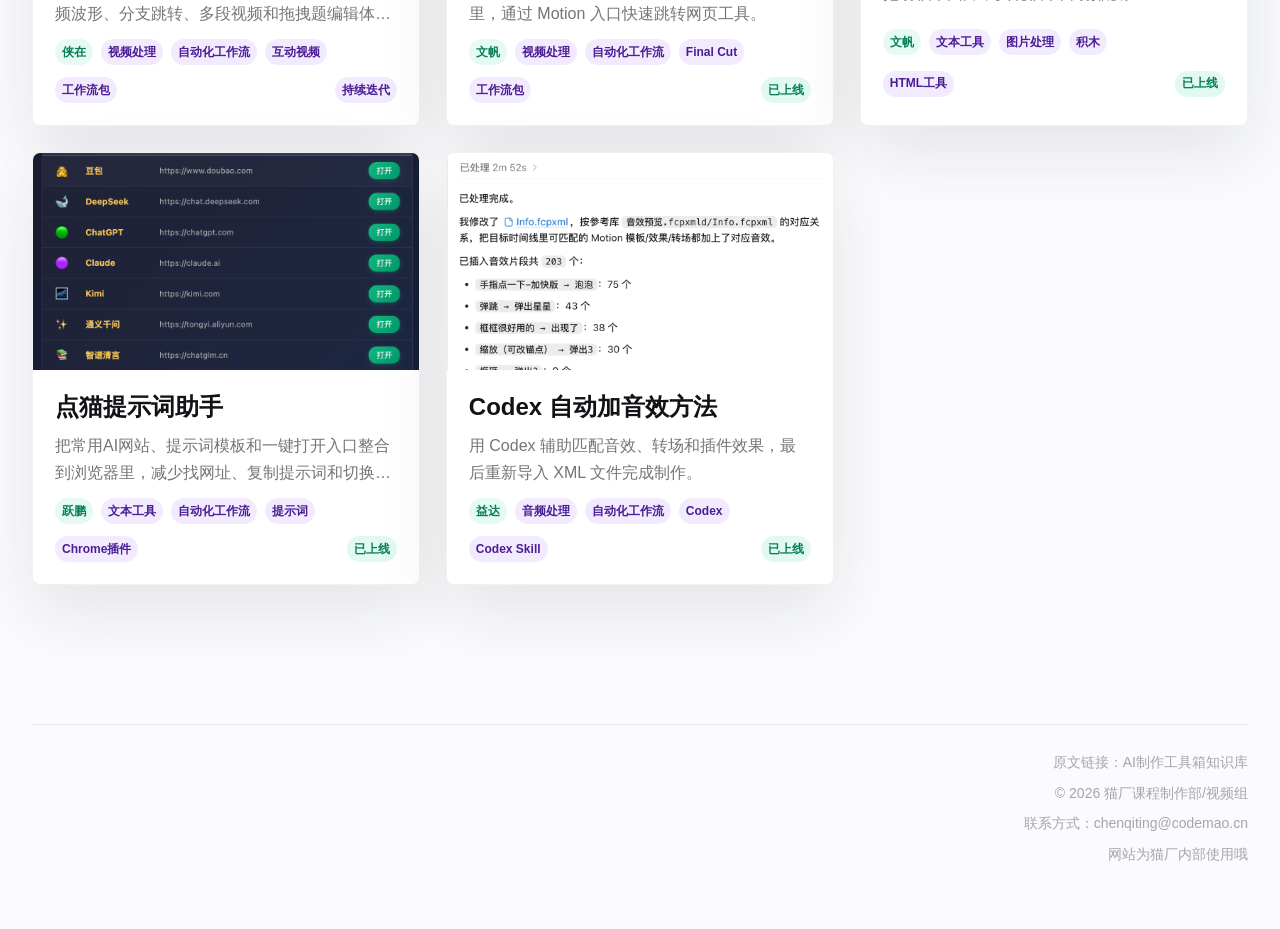
==== commit 50a56066: "Update toolbox content from DingTalk docs" ====
--- a/index.html
+++ b/index.html
@@ -40,6 +40,6 @@
     <div class="toast" id="toast" role="status" aria-live="polite"></div>
 
     <script src="./assets/supabase-config.js?v=20260615b" defer></script>
-    <script src="./assets/app.js?v=20260626b" defer></script>
+    <script src="./assets/app.js?v=20260710d" defer></script>
   </body>
 </html>
